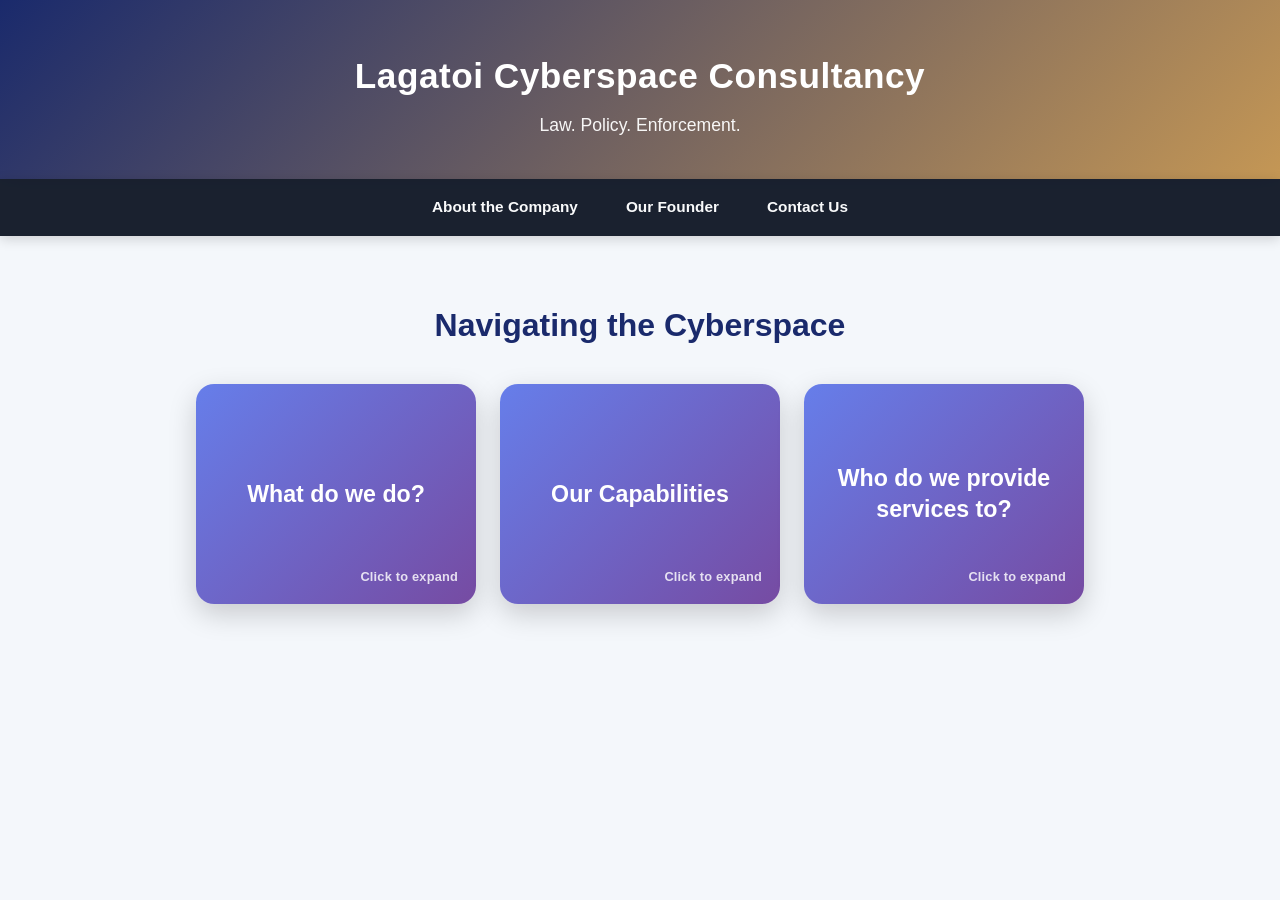
==== index.html @ 19d12688 "Rename landing.html to index.html" ====
<!DOCTYPE html>
  <html lang="en">
  <head>
      <meta charset="UTF-8">
      <link rel="stylesheet" href="newformat.css">
      <meta name="viewport" content="width=device-width, initial-scale=1.0">
      <title>Lagatoi Cyberspace Consultancy</title>
  </head>

  <body>
    <header>
        <div>
            <!--This is where the logo will go -->
        
        <div>
            <h1>Lagatoi Cyberspace Consultancy</h1>
                <p>
                    Law. Policy. Enforcement.
                </p>
        </div>
        </div>
    </header>
    
    <nav aria-labelledby="Quick Links for this Page"> 

        <ul>
            <li>
                <a href="#company">About the Company</a>
            </li>

            <li>
                <a href="#founder">Our Founder</a>
            </li>

            <li>
                <a href="#contact">Contact Us</a>
            </li>
        </ul>
    </nav>

    <section class="hovercards">
        <h2>
            Navigating the Cyberspace
        </h2>

        <div class="card-container">

            <div class="card">
                <div class="card-front">
                    <h3>What do we do?</h3>
                </div>

                <div class="card-back">
                    <p>
                    "We advise governments and institutions 
                    on converting digital policy into enforceable 
                    law and functioning regulatory frameworks."
                    </p>
                </div>
            </div>

            <div class="card card-expand">
                <div class="card-front">
                    <h3>Our Capabilities</h3>
                </div>

                <div class="card-back">
                <h3>Lagatoi Cyberspace doesn't just write 
                            policy, we make it work.
                </h3>
                <ol>
                    <li>
                        <h4>We provide Legal and Regulatory Advisory on:</h4>
                    </li>
                            <ul>
                                <li>
                                    Cybercrime and cybersecurity.
                                </li>
                                <li>
                                    Telecommunications and spectrum regulation.
                                </li>
                                <li>
                                    Digital governance and artificial intelligence.
                                </li>
                                <li>
                                    International law applicable to cyberspace.
                                </li>
                            </ul>

                    <li>
                        <h4>We offer Legislative and Regulatory Drafting: </h4>
                    </li>
                            <ul>
                                <li>
                                    Primary legislation and amendments.
                                </li>
                                <li>
                                    Regulations and subordinate instruments.
                                </li>
                                <li>
                                    Policy frameworks and strategiesnce.
                                </li>
                                <li>
                                    Cabinet and NEC submissions.
                                </li>
                            </ul>

                    <li>
                        <h4>We also carry out Reform and Implementation Projects:</h4>
                    </li>
                        <ul>
                            <li>
                                Gap analysis across policy, law, and enforcement.
                            </li>
                            <li>
                                Structured implementation roadmaps.

                            </li>
                            <li>
                                Institutional design and strengthening.
                            </li>
                        </ul>

                        
                </div>
            </div>

            <div class="card">
                <div class="card-front">
                    <h3>Who do we provide services to?</h3>
                </div>

                <div class="card-back">
                    <ul>
                            <li>
                               Government departments.
                            </li>
                            <li>
                                Regulatory authorities.
                            </li>
                            <li>
                               State-owned enterprises.
                            </li>
                            <li>
                                Development partners.
                            </li>
                            <li>
                                Private sector entities in regulated industries.
                            </li>
                            
                        </ul>
                </div>
            </div>
        </div>
    </section>



        <script>
        document.querySelectorAll('.card').forEach(card => {
            card.addEventListener('click', () => {
                if (card.classList.contains('active')) {
                    card.classList.remove('active');
                } else {
                    document.querySelectorAll('.card').forEach(c => c.classList.remove('active'));
                    card.classList.add('active');
                }
            });
        });
        </script>

    </body>
---- newformat.css ----
/* =========================
   RESET / GLOBAL
========================= */
* {
    margin: 0;
    padding: 0;
    box-sizing: border-box;
}

html {
    scroll-behavior: smooth;
}

body {
    font-family: "Segoe UI", Tahoma, Geneva, Verdana, sans-serif;
    background: #f4f7fb;
    color: #1f2937;
    line-height: 1.6;
}

/* Helps anchored sections sit below sticky nav */
section {
    scroll-margin-top: 110px;
}

/* =========================
   HEADER
========================= */
header {
    background: linear-gradient(-45deg, #1a2a6c, #b21f1f, #fdbb4d, #1a2a6c);
    background-size: 400% 400%;
    animation: gradientShift 12s ease infinite;
    color: white;
    text-align: center;
    padding: 3rem 1.2rem 2.5rem;
    box-shadow: 0 4px 20px rgba(0, 0, 0, 0.18);
}

header h1 {
    font-size: 2.2rem;
    margin-bottom: 0.4rem;
    letter-spacing: 0.5px;
}

header p {
    font-size: 1.1rem;
    opacity: 0.95;
    font-weight: 500;
}

@keyframes gradientShift {
    0% {
        background-position: 0% 50%;
    }
    50% {
        background-position: 100% 50%;
    }
    100% {
        background-position: 0% 50%;
    }
}

/* =========================
   NAVIGATION
========================= */
nav {
    position: sticky;
    top: 0;
    z-index: 1000;
    background: rgba(17, 24, 39, 0.96);
    backdrop-filter: blur(10px);
    box-shadow: 0 3px 12px rgba(0, 0, 0, 0.16);
}

nav ul {
    list-style: none;
    display: flex;
    justify-content: center;
    align-items: center;
    gap: 1rem;
    flex-wrap: wrap;
    padding: 1rem;
}

nav a {
    color: #f9fafb;
    text-decoration: none;
    font-weight: 600;
    font-size: 0.96rem;
    padding: 0.65rem 1rem;
    border-radius: 999px;
    transition: background 0.25s ease, color 0.25s ease, transform 0.25s ease;
}

nav a:hover {
    background: #fdbb4d;
    color: #111827;
    transform: translateY(-2px);
}

/* =========================
   HERO / CARD SECTION
========================= */
.hovercards {
    padding: 4rem 1.2rem;
    max-width: 1250px;
    margin: 0 auto;
}

.hovercards h2 {
    text-align: center;
    font-size: 2rem;
    color: #1a2a6c;
    margin-bottom: 2rem;
}

.card-container {
    display: flex;
    justify-content: center;
    align-items: stretch;
    gap: 1.5rem;
    flex-wrap: wrap;
}

/* =========================
   CARD BASE
========================= */
.card {
    position: relative;
    width: 280px;
    min-height: 220px;
    border-radius: 18px;
    overflow: hidden;
    cursor: pointer;
    background: linear-gradient(135deg, #667eea, #764ba2);
    color: white;
    box-shadow: 0 10px 28px rgba(0, 0, 0, 0.18);
    transition: transform 0.3s ease, box-shadow 0.3s ease, width 0.45s ease, min-height 0.45s ease;
    display: flex;
    flex-direction: column;
    justify-content: center;
}

/* Hover just attracts attention */
.card:hover {
    transform: translateY(-8px) scale(1.03);
    box-shadow: 0 18px 36px rgba(0, 0, 0, 0.28);
}

/* Front face now acts like the default visible panel */
.card-front {
    display: flex;
    align-items: center;
    justify-content: center;
    text-align: center;
    padding: 2rem 1.4rem;
    min-height: 220px;
    position: relative;
}

.card-front h3 {
    font-size: 1.45rem;
    line-height: 1.3;
}

.card-front::after {
    content: "Click to expand";
    position: absolute;
    bottom: 16px;
    right: 18px;
    font-size: 0.8rem;
    font-weight: 600;
    color: rgba(255, 255, 255, 0.82);
    letter-spacing: 0.2px;
}

/* Hidden by default until card becomes active */
.card-back {
    display: none;
    background: #2d3748;
    color: #f9fafb;
    padding: 1.5rem 1.4rem 1.6rem;
    border-top: 1px solid rgba(255, 255, 255, 0.08);
}

.card-back h3,
.card-back h4 {
    color: #fdbb4d;
}

.card-back h3 {
    font-size: 1.2rem;
    margin-bottom: 1rem;
}

.card-back h4 {
    font-size: 1rem;
    margin-bottom: 0.45rem;
}

.card-back p,
.card-back li {
    font-size: 0.96rem;
}

.card-back p {
    margin-bottom: 0.8rem;
}

.card-back ol {
    padding-left: 1.25rem;
}

.card-back ul {
    padding-left: 1.2rem;
    margin-top: 0.4rem;
    margin-bottom: 0.8rem;
}

.card-back li {
    margin-bottom: 0.45rem;
}

/* =========================
   ACTIVE / CLICK-TO-EXPAND STATE
   This is the class your JS should toggle:
   .card.active
========================= */
.card.active {
    width: 590px;
    min-height: 380px;
    transform: none;
    box-shadow: 0 22px 44px rgba(0, 0, 0, 0.3);
}

.card.active .card-front {
    min-height: auto;
    justify-content: flex-start;
    align-items: flex-start;
    text-align: left;
    padding: 1.4rem 1.4rem 1rem;
    background: linear-gradient(135deg, #667eea, #764ba2);
}

.card.active .card-front h3 {
    font-size: 1.35rem;
}

.card.active .card-front::after {
    content: "Click to collapse";
    bottom: 14px;
    right: 16px;
}

.card.active .card-back {
    display: block;
}

/* Two-column layout for expanded capability content */
.card.active .card-back ol {
    display: grid;
    grid-template-columns: 1fr 1fr;
    gap: 1.2rem 1.6rem;
}

/* If you want only the middle card to expand wide, keep this class */
.card-expand.active {
    width: 590px;
}

/* Optional: if other cards should stay narrower when active */
.card:not(.card-expand).active {
    width: 420px;
}

/* =========================
   GENERAL CONTENT SECTIONS
   For future #company, #founder, #contact
========================= */
#company,
#founder,
#contact {
    max-width: 1100px;
    margin: 0 auto 2rem;
    padding: 3rem 1.2rem;
}

#company h2,
#founder h2,
#contact h2 {
    font-size: 1.9rem;
    color: #1a2a6c;
    margin-bottom: 1rem;
    text-align: center;
}

#company p,
#founder p,
#contact p {
    max-width: 800px;
    margin: 0 auto 1rem;
    text-align: center;
    color: #374151;
    font-size: 1rem;
}

/* Optional card style for future info blocks */
.info-block {
    background: white;
    border-radius: 16px;
    padding: 1.5rem;
    box-shadow: 0 8px 24px rgba(0, 0, 0, 0.08);
    margin-top: 1.2rem;
}

/* =========================
   CONTACT LINKS
========================= */
.contact-links {
    display: flex;
    justify-content: center;
    gap: 1rem;
    flex-wrap: wrap;
    margin-top: 1.4rem;
}

.contact-links a {
    text-decoration: none;
    background: #1a2a6c;
    color: white;
    padding: 0.85rem 1.15rem;
    border-radius: 999px;
    font-weight: 600;
    transition: background 0.25s ease, transform 0.25s ease;
}

.contact-links a:hover {
    background: #b21f1f;
    transform: translateY(-2px);
}

/* =========================
   FOOTER
========================= */
footer {
    background: #111827;
    color: #e5e7eb;
    text-align: center;
    padding: 1.4rem 1rem;
    margin-top: 3rem;
    font-size: 0.95rem;
}

/* =========================
   RESPONSIVE
========================= */
@media (max-width: 900px) {
    .card.active,
    .card-expand.active,
    .card:not(.card-expand).active {
        width: 100%;
        max-width: 700px;
    }

    .card.active .card-back ol {
        grid-template-columns: 1fr;
    }
}

@media (max-width: 768px) {
    header {
        padding: 2.4rem 1rem 2rem;
    }

    header h1 {
        font-size: 1.8rem;
    }

    header p {
        font-size: 1rem;
    }

    .hovercards {
        padding: 3rem 1rem;
    }

    .hovercards h2 {
        font-size: 1.7rem;
    }

    .card {
        width: 100%;
        max-width: 420px;
    }

    .card-front {
        min-height: 200px;
        padding: 1.8rem 1.2rem;
    }

    nav ul {
        gap: 0.6rem;
        padding: 0.8rem;
    }

    nav a {
        font-size: 0.92rem;
        padding: 0.58rem 0.9rem;
    }
}

@media (max-width: 480px) {
    header h1 {
        font-size: 1.55rem;
    }

    .hovercards h2,
    #company h2,
    #founder h2,
    #contact h2 {
        font-size: 1.45rem;
    }

    .card-front h3 {
        font-size: 1.25rem;
    }

    .card.active .card-front h3 {
        font-size: 1.15rem;
    }

    .card-back {
        padding: 1.2rem 1rem 1.3rem;
    }
}
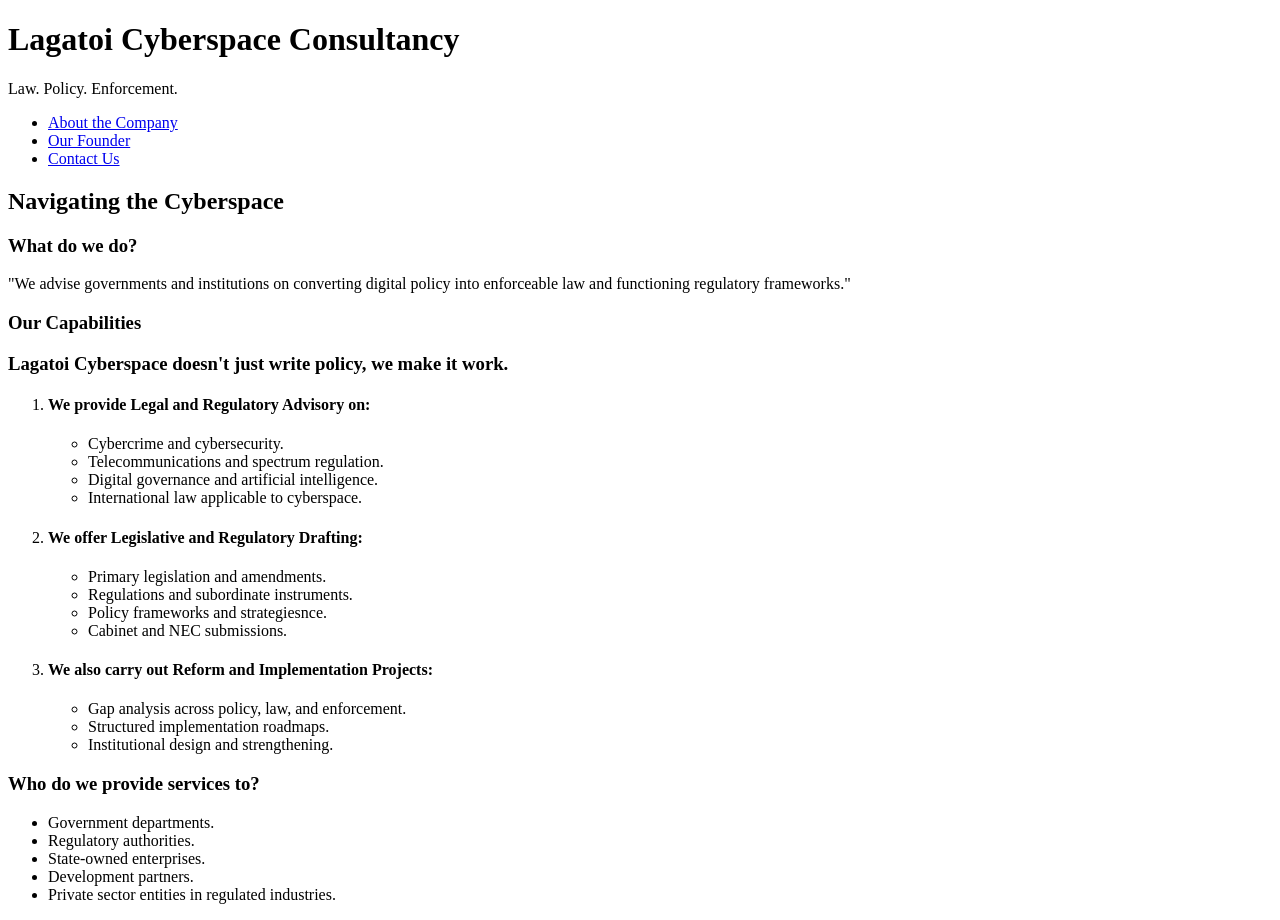
==== commit 90da4dce: "Update index.html" ====
--- a/index.html
+++ b/index.html
@@ -2,7 +2,7 @@
   <html lang="en">
   <head>
       <meta charset="UTF-8">
-      <link rel="stylesheet" href="newformat.css">
+      <link rel="stylesheet" href="style.css">
       <meta name="viewport" content="width=device-width, initial-scale=1.0">
       <title>Lagatoi Cyberspace Consultancy</title>
   </head>
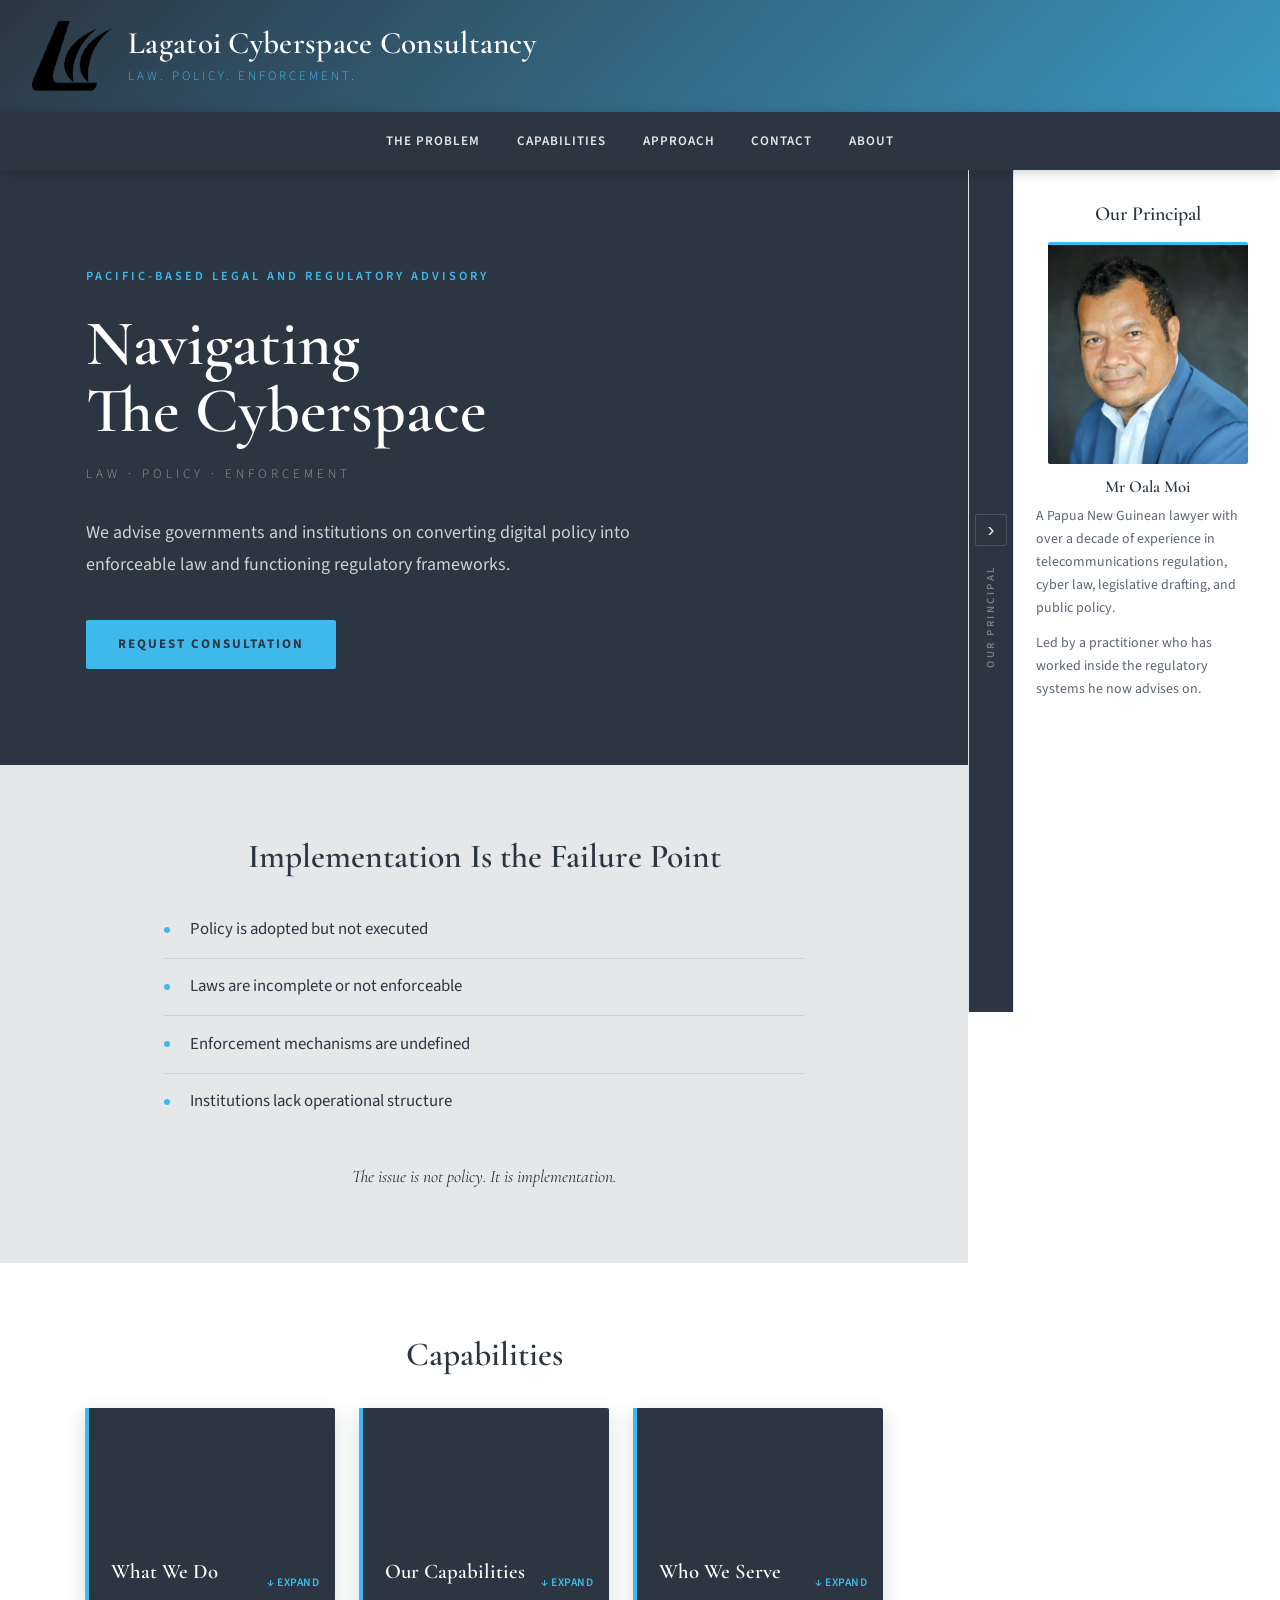
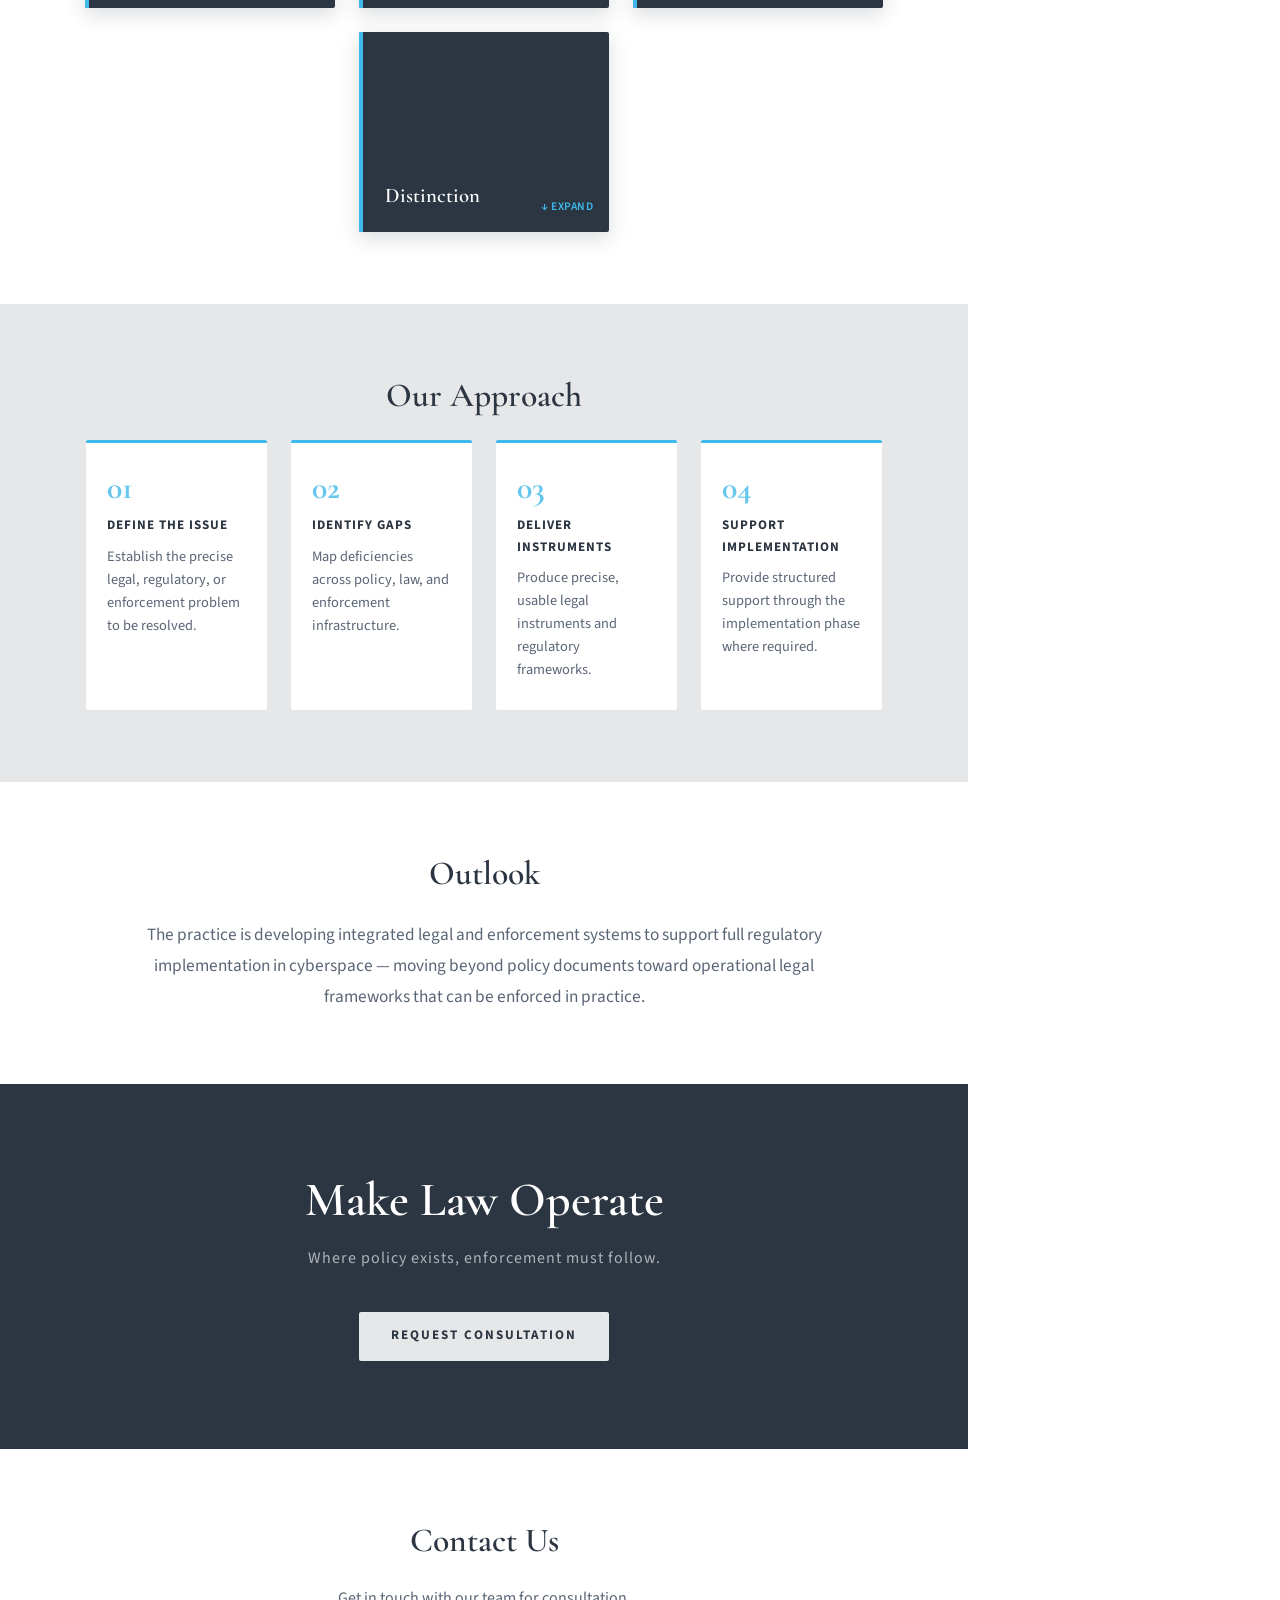
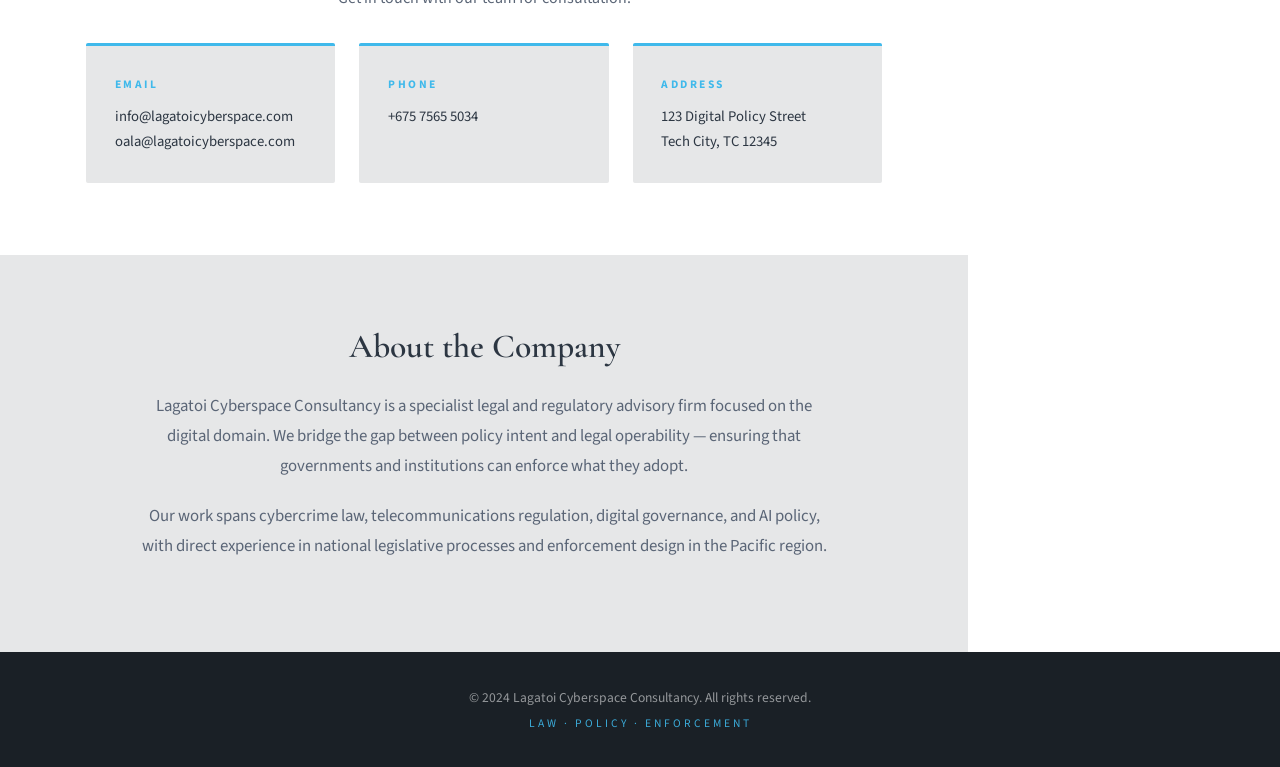
==== commit 2f30c421: "final refining basic layout and structure coded and given to claude to enhance" ====
--- a/index.html
+++ b/index.html
@@ -1,172 +1,367 @@
-  <!DOCTYPE html>
-  <html lang="en">
-  <head>
-      <meta charset="UTF-8">
-      <link rel="stylesheet" href="style.css">
-      <meta name="viewport" content="width=device-width, initial-scale=1.0">
-      <title>Lagatoi Cyberspace Consultancy</title>
-  </head>
-
-  <body>
-    <header>
-        <div>
-            <!--This is where the logo will go -->
-        
-        <div>
+<!DOCTYPE html>
+<html lang="en">
+<head>
+    <meta charset="UTF-8">
+    <meta name="viewport" content="width=device-width, initial-scale=1.0">
+    <title>Lagatoi Cyberspace Consultancy — Law. Policy. Enforcement.</title>
+    <link rel="preconnect" href="https://fonts.googleapis.com">
+    <link rel="preconnect" href="https://fonts.gstatic.com" crossorigin>
+    <link href="https://fonts.googleapis.com/css2?family=Cormorant+Garamond:ital,wght@0,400;0,500;0,600;0,700;1,400&family=Source+Sans+3:wght@300;400;600&display=swap" rel="stylesheet">
+    <link rel="stylesheet" href="style.css">
+</head>
+<body>
+
+<!-- ══ HEADER ══════════════════════════════════════════════════ -->
+<header>
+    <div class="logo">
+        <img src="images/Group 1.png" alt="Lagatoi Cyberspace Consultancy logo">
+        <div class="logo-text">
             <h1>Lagatoi Cyberspace Consultancy</h1>
-                <p>
-                    Law. Policy. Enforcement.
-                </p>
+            <p class="tagline">Law. Policy. Enforcement.</p>
         </div>
-        </div>
-    </header>
-    
-    <nav aria-labelledby="Quick Links for this Page"> 
-
-        <ul>
-            <li>
-                <a href="#company">About the Company</a>
-            </li>
-
-            <li>
-                <a href="#founder">Our Founder</a>
-            </li>
-
-            <li>
-                <a href="#contact">Contact Us</a>
-            </li>
-        </ul>
-    </nav>
-
-    <section class="hovercards">
-        <h2>
-            Navigating the Cyberspace
-        </h2>
-
-        <div class="card-container">
-
-            <div class="card">
-                <div class="card-front">
-                    <h3>What do we do?</h3>
-                </div>
-
-                <div class="card-back">
-                    <p>
-                    "We advise governments and institutions 
-                    on converting digital policy into enforceable 
-                    law and functioning regulatory frameworks."
-                    </p>
-                </div>
-            </div>
-
-            <div class="card card-expand">
-                <div class="card-front">
-                    <h3>Our Capabilities</h3>
-                </div>
-
-                <div class="card-back">
-                <h3>Lagatoi Cyberspace doesn't just write 
-                            policy, we make it work.
-                </h3>
-                <ol>
-                    <li>
-                        <h4>We provide Legal and Regulatory Advisory on:</h4>
-                    </li>
-                            <ul>
-                                <li>
-                                    Cybercrime and cybersecurity.
-                                </li>
-                                <li>
-                                    Telecommunications and spectrum regulation.
-                                </li>
-                                <li>
-                                    Digital governance and artificial intelligence.
-                                </li>
-                                <li>
-                                    International law applicable to cyberspace.
-                                </li>
-                            </ul>
-
-                    <li>
-                        <h4>We offer Legislative and Regulatory Drafting: </h4>
-                    </li>
-                            <ul>
-                                <li>
-                                    Primary legislation and amendments.
-                                </li>
-                                <li>
-                                    Regulations and subordinate instruments.
-                                </li>
-                                <li>
-                                    Policy frameworks and strategiesnce.
-                                </li>
-                                <li>
-                                    Cabinet and NEC submissions.
-                                </li>
-                            </ul>
-
-                    <li>
-                        <h4>We also carry out Reform and Implementation Projects:</h4>
-                    </li>
-                        <ul>
+    </div>
+</header>
+
+<!-- ══ NAVIGATION ══════════════════════════════════════════════ -->
+<nav aria-label="Main navigation">
+    <ul>
+        <li><a href="#problem">The Problem</a></li>
+        <li><a href="#capabilities">Capabilities</a></li>
+        <li><a href="#approach">Approach</a></li>
+        <li><a href="#contact">Contact</a></li>
+        <li><a href="#company">About</a></li>
+    </ul>
+</nav>
+
+<!-- ══ PAGE LAYOUT (main content + collapsible founder panel) ══ -->
+<div class="page-layout">
+
+    <main class="main-content">
+
+        <!-- 1 ─ HERO ─────────────────────────────────────────── -->
+        <section class="hero">
+            <div class="hero-inner">
+                <p class="hero-label">Pacific-Based Legal and Regulatory Advisory</p>
+                <h2 class="hero-headline">Navigating<br>The Cyberspace</h2>
+                <p class="hero-sub">Law &middot; Policy &middot; Enforcement</p>
+                <p class="hero-copy">We advise governments and institutions on converting digital policy into enforceable law and functioning regulatory frameworks.</p>
+                <a href="#contact" class="btn-primary">Request Consultation</a>
+            </div>
+        </section>
+
+        <!-- 2 ─ PROBLEM ──────────────────────────────────────── -->
+        <section id="problem" class="section-alt">
+            <div class="section-inner">
+                <h2>Implementation Is the Failure Point</h2>
+                <ul class="problem-list">
+                    <li>Policy is adopted but not executed</li>
+                    <li>Laws are incomplete or not enforceable</li>
+                    <li>Enforcement mechanisms are undefined</li>
+                    <li>Institutions lack operational structure</li>
+                </ul>
+                <p class="closing-line">The issue is not policy. It is implementation.</p>
+            </div>
+        </section>
+
+        <!-- 3 ─ CAPABILITIES (interactive cards) ────────────── -->
+        <section id="capabilities" class="hovercards">
+
+            <div class="section-inner">
+                <h2>Capabilities</h2>
+            </div>
+
+            <div class="deck">
+                <button class="arrow left" aria-label="Previous card">&lsaquo;</button>
+                <div class="mini-container" role="tablist" aria-label="Card navigation">
+                    <div class="mini-card" data-index="0" role="tab" tabindex="0" aria-label="What we do"></div>
+                    <div class="mini-card" data-index="1" role="tab" tabindex="0" aria-label="Our capabilities"></div>
+                    <div class="mini-card" data-index="2" role="tab" tabindex="0" aria-label="Who we serve"></div>
+                    <div class="mini-card" data-index="3" role="tab" tabindex="0" aria-label="Distinction"></div>
+                </div>
+                <button class="arrow right" aria-label="Next card">&rsaquo;</button>
+            </div>
+
+            <div class="card-container">
+
+                <div class="card" data-index="0" tabindex="0" role="button" aria-expanded="false">
+                    <div class="card-front"><h3>What We Do</h3></div>
+                    <div class="card-back">
+                        <p>We advise governments and institutions on converting digital policy into enforceable law and functioning regulatory frameworks.</p>
+                        <p>Our work spans the full spectrum — from policy analysis and legislative drafting to enforcement framework design and implementation support.</p>
+                    </div>
+                </div>
+
+                <div class="card card-expand" data-index="1" tabindex="0" role="button" aria-expanded="false">
+                    <div class="card-front"><h3>Our Capabilities</h3></div>
+                    <div class="card-back">
+                        <h3>We don't just write policy — we make it work.</h3>
+                        <ol>
                             <li>
-                                Gap analysis across policy, law, and enforcement.
+                                <h4>Legal and Regulatory Advisory</h4>
+                                <ul>
+                                    <li>Cybercrime and cybersecurity</li>
+                                    <li>Telecommunications and spectrum regulation</li>
+                                    <li>Digital governance and artificial intelligence</li>
+                                    <li>International law applicable to cyberspace</li>
+                                </ul>
                             </li>
                             <li>
-                                Structured implementation roadmaps.
-
+                                <h4>Legislative and Regulatory Drafting</h4>
+                                <ul>
+                                    <li>Primary legislation and amendments</li>
+                                    <li>Regulations and subordinate instruments</li>
+                                    <li>Policy frameworks and strategies</li>
+                                    <li>Cabinet and NEC submissions</li>
+                                </ul>
                             </li>
                             <li>
-                                Institutional design and strengthening.
-                            </li>
-                        </ul>
-
-                        
-                </div>
-            </div>
-
-            <div class="card">
-                <div class="card-front">
-                    <h3>Who do we provide services to?</h3>
-                </div>
-
-                <div class="card-back">
-                    <ul>
-                            <li>
-                               Government departments.
+                                <h4>Enforcement Framework Design</h4>
+                                <ul>
+                                    <li>Operational enforcement structures</li>
+                                    <li>Institutional mandates and procedures</li>
+                                    <li>Compliance and monitoring systems</li>
+                                </ul>
                             </li>
                             <li>
-                                Regulatory authorities.
+                                <h4>Reform and Implementation</h4>
+                                <ul>
+                                    <li>Gap analysis across policy, law, and enforcement</li>
+                                    <li>Structured implementation roadmaps</li>
+                                    <li>Institutional design and strengthening</li>
+                                </ul>
                             </li>
-                            <li>
-                               State-owned enterprises.
-                            </li>
-                            <li>
-                                Development partners.
-                            </li>
-                            <li>
-                                Private sector entities in regulated industries.
-                            </li>
-                            
+                        </ol>
+                    </div>
+                </div>
+
+                <div class="card" data-index="2" tabindex="0" role="button" aria-expanded="false">
+                    <div class="card-front"><h3>Who We Serve</h3></div>
+                    <div class="card-back">
+                        <ul>
+                            <li>Government departments</li>
+                            <li>Regulatory authorities</li>
+                            <li>State-owned enterprises</li>
+                            <li>Development partners</li>
+                            <li>Private sector entities in regulated industries</li>
                         </ul>
-                </div>
-            </div>
+                    </div>
+                </div>
+
+                <div class="card" data-index="3" tabindex="0" role="button" aria-expanded="false">
+                    <div class="card-front"><h3>Distinction</h3></div>
+                    <div class="card-back">
+                        <h3>Grounded in Practice</h3>
+                        <ul>
+                            <li>Senior legal experience within national ICT regulation</li>
+                            <li>Direct involvement in cyber law and policy development</li>
+                            <li>Exposure to international cybercrime frameworks</li>
+                            <li>Practical understanding of enforcement environments</li>
+                        </ul>
+                        <p class="card-closing-line">Our work is designed for implementation.</p>
+                    </div>
+                </div>
+
+            </div>
+        </section>
+
+        <!-- 4 ─ APPROACH ─────────────────────────────────────── -->
+        <section id="approach" class="section-alt">
+            <div class="section-inner">
+                <h2>Our Approach</h2>
+                <div class="approach-grid">
+                    <div class="approach-step">
+                        <span class="step-num">01</span>
+                        <h4>Define the Issue</h4>
+                        <p>Establish the precise legal, regulatory, or enforcement problem to be resolved.</p>
+                    </div>
+                    <div class="approach-step">
+                        <span class="step-num">02</span>
+                        <h4>Identify Gaps</h4>
+                        <p>Map deficiencies across policy, law, and enforcement infrastructure.</p>
+                    </div>
+                    <div class="approach-step">
+                        <span class="step-num">03</span>
+                        <h4>Deliver Instruments</h4>
+                        <p>Produce precise, usable legal instruments and regulatory frameworks.</p>
+                    </div>
+                    <div class="approach-step">
+                        <span class="step-num">04</span>
+                        <h4>Support Implementation</h4>
+                        <p>Provide structured support through the implementation phase where required.</p>
+                    </div>
+                </div>
+            </div>
+        </section>
+
+        <!-- 5 ─ OUTLOOK ──────────────────────────────────────── -->
+        <section id="outlook">
+            <div class="section-inner">
+                <h2>Outlook</h2>
+                <p class="outlook-copy">The practice is developing integrated legal and enforcement systems to support full regulatory implementation in cyberspace — moving beyond policy documents toward operational legal frameworks that can be enforced in practice.</p>
+            </div>
+        </section>
+
+        <!-- 6 ─ CLOSING CTA ──────────────────────────────────── -->
+        <section class="cta-closing">
+            <div class="cta-inner">
+                <h2>Make Law Operate</h2>
+                <p>Where policy exists, enforcement must follow.</p>
+                <a href="#contact" class="btn-primary btn-light">Request Consultation</a>
+            </div>
+        </section>
+
+        <!-- 7 ─ CONTACT ──────────────────────────────────────── -->
+        <section id="contact">
+            <div class="section-inner">
+                <h2>Contact Us</h2>
+                <p class="section-lead">Get in touch with our team for consultation.</p>
+                <div class="contact-info">
+                    <div class="contact-item">
+                        <h4>Email</h4>
+                        <p><a href="mailto:info@lagatoicyberspace.com">info@lagatoicyberspace.com</a></p>
+                        <p><a href="mailto:oala@lagatoicyberspace.com">oala@lagatoicyberspace.com</a></p>
+                    </div>
+                    <div class="contact-item">
+                        <h4>Phone</h4>
+                        <p><a href="tel:+67575655034">+675 7565 5034</a></p>
+                    </div>
+                    <div class="contact-item">
+                        <h4>Address</h4>
+                        <p>123 Digital Policy Street<br>Tech City, TC 12345</p>
+                    </div>
+                </div>
+            </div>
+        </section>
+
+        <!-- 8 ─ ABOUT ────────────────────────────────────────── -->
+        <section id="company" class="section-alt">
+            <div class="section-inner">
+                <h2>About the Company</h2>
+                <p>Lagatoi Cyberspace Consultancy is a specialist legal and regulatory advisory firm focused on the digital domain. We bridge the gap between policy intent and legal operability — ensuring that governments and institutions can enforce what they adopt.</p>
+                <p>Our work spans cybercrime law, telecommunications regulation, digital governance, and AI policy, with direct experience in national legislative processes and enforcement design in the Pacific region.</p>
+            </div>
+        </section>
+
+    </main>
+
+    <!-- ══ FOUNDER PANEL (sticky, layout-integrated, collapsible) ═ -->
+    <aside class="founder-panel open" id="founder-panel">
+
+        <!-- Always-visible tab strip -->
+        <div class="panel-tab">
+            <button class="panel-toggle" id="panel-toggle" aria-expanded="true" aria-label="Toggle founder panel">
+                <span id="toggle-icon">›</span>
+            </button>
+            <span class="panel-label">Our Principal</span>
         </div>
-    </section>
-
-
-
-        <script>
-        document.querySelectorAll('.card').forEach(card => {
-            card.addEventListener('click', () => {
-                if (card.classList.contains('active')) {
-                    card.classList.remove('active');
-                } else {
-                    document.querySelectorAll('.card').forEach(c => c.classList.remove('active'));
-                    card.classList.add('active');
-                }
-            });
-        });
-        </script>
-
-    </body>
+
+        <!-- Collapsible content -->
+        <div class="panel-content" id="panel-content">
+            <h2>Our Principal</h2>
+            <img src="images/founder.jpeg" alt="Mr Oala Moi, Principal of Lagatoi Cyberspace Consultancy" class="founder-img">
+            <h3>Mr Oala Moi</h3>
+            <p>A Papua New Guinean lawyer with over a decade of experience in telecommunications regulation, cyber law, legislative drafting, and public policy.</p>
+            <p>Led by a practitioner who has worked inside the regulatory systems he now advises on.</p>
+        </div>
+
+    </aside>
+
+</div><!-- /.page-layout -->
+
+<!-- ══ FOOTER ══════════════════════════════════════════════════ -->
+<footer>
+    <div class="footer-inner">
+        <p>&copy; 2024 Lagatoi Cyberspace Consultancy. All rights reserved.</p>
+        <p class="footer-tag">Law &middot; Policy &middot; Enforcement</p>
+    </div>
+</footer>
+
+<script>
+// ── Interactive Cards ──────────────────────────────────────────
+const hovercards = document.querySelector('.hovercards');
+const cards      = document.querySelectorAll('.card');
+const minis      = document.querySelectorAll('.mini-card');
+const leftArrow  = document.querySelector('.arrow.left');
+const rightArrow = document.querySelector('.arrow.right');
+
+function setActiveCard(index) {
+    cards.forEach(c => {
+        c.classList.remove('active');
+        c.setAttribute('aria-expanded', 'false');
+    });
+    minis.forEach(m => m.classList.remove('active'));
+
+    if (index !== null) {
+        cards[index].classList.add('active');
+        cards[index].setAttribute('aria-expanded', 'true');
+        minis[index].classList.add('active');
+        hovercards.classList.add('expanded');
+    } else {
+        hovercards.classList.remove('expanded');
+    }
+}
+
+cards.forEach(card => {
+    card.addEventListener('click', () => {
+        const i = parseInt(card.dataset.index);
+        setActiveCard(card.classList.contains('active') ? null : i);
+    });
+    card.addEventListener('keydown', e => {
+        if (e.key === 'Enter' || e.key === ' ') {
+            e.preventDefault();
+            const i = parseInt(card.dataset.index);
+            setActiveCard(card.classList.contains('active') ? null : i);
+        }
+    });
+});
+
+minis.forEach(mini => {
+    mini.addEventListener('click', () => setActiveCard(parseInt(mini.dataset.index)));
+    mini.addEventListener('keydown', e => {
+        if (e.key === 'Enter' || e.key === ' ') {
+            e.preventDefault();
+            setActiveCard(parseInt(mini.dataset.index));
+        }
+    });
+});
+
+leftArrow.addEventListener('click', () => {
+    const active = document.querySelector('.card.active');
+    if (active) {
+        const i = parseInt(active.dataset.index);
+        setActiveCard(i > 0 ? i - 1 : cards.length - 1);
+    }
+});
+
+rightArrow.addEventListener('click', () => {
+    const active = document.querySelector('.card.active');
+    if (active) {
+        const i = parseInt(active.dataset.index);
+        setActiveCard(i < cards.length - 1 ? i + 1 : 0);
+    }
+});
+
+// ── Founder Panel Toggle ───────────────────────────────────────
+const founderPanel = document.getElementById('founder-panel');
+const panelToggle  = document.getElementById('panel-toggle');
+const toggleIcon   = document.getElementById('toggle-icon');
+
+panelToggle.addEventListener('click', () => {
+    const isOpen = founderPanel.classList.contains('open');
+
+    if (isOpen) {
+        founderPanel.classList.remove('open');
+        founderPanel.classList.add('collapsed');
+        panelToggle.setAttribute('aria-expanded', 'false');
+        toggleIcon.textContent = '‹';
+    } else {
+        founderPanel.classList.add('open');
+        founderPanel.classList.remove('collapsed');
+        panelToggle.setAttribute('aria-expanded', 'true');
+        toggleIcon.textContent = '›';
+    }
+});
+</script>
+
+</body>
+</html>
--- a/style.css
+++ b/style.css
@@ -0,0 +1,979 @@
+/* ============================================================
+   LAGATOI CYBERSPACE CONSULTANCY — style.css
+   Palette: #2c3642 (dark) | #3fb9eb (accent) | #e6e7e8 (light)
+   Headings: Cormorant Garamond | Body: Source Sans 3
+============================================================ */
+
+/* =========================
+   VARIABLES & RESET
+========================= */
+:root {
+    --dark:   #2c3642;
+    --accent: #3fb9eb;
+    --light:  #e6e7e8;
+    --white:  #ffffff;
+    --muted:  #5a6576;
+    --nav-h:  58px;
+    --panel-tab-w: 44px;
+    --panel-content-w: 268px;
+}
+
+*, *::before, *::after {
+    margin: 0;
+    padding: 0;
+    box-sizing: border-box;
+}
+
+html {
+    scroll-behavior: smooth;
+}
+
+body {
+    font-family: 'Source Sans 3', 'Segoe UI', Tahoma, sans-serif;
+    background: var(--white);
+    color: var(--dark);
+    line-height: 1.65;
+    font-size: 1rem;
+}
+
+h1, h2, h3 {
+    font-family: 'Cormorant Garamond', Georgia, 'Times New Roman', serif;
+    line-height: 1.2;
+    font-weight: 600;
+}
+
+a {
+    color: var(--accent);
+    text-decoration: none;
+    transition: color 0.2s ease;
+}
+
+a:hover {
+    color: var(--dark);
+}
+
+img {
+    max-width: 100%;
+    height: auto;
+    display: block;
+}
+
+/* Anchor offset for sticky nav */
+section {
+    scroll-margin-top: calc(var(--nav-h) + 16px);
+}
+
+/* =========================
+   LOGO
+========================= */
+.logo {
+    display: flex;
+    align-items: center;
+    gap: 1rem;
+}
+
+.logo img {
+    height: 70px;
+    width: auto;
+}
+
+/* =========================
+   HEADER
+========================= */
+header {
+    background: linear-gradient(-45deg, #2c3642, #1e2a36, #3fb9eb, #2c3642);
+    background-size: 400% 400%;
+    animation: gradientShift 14s ease infinite;
+    color: var(--white);
+    padding: 1.3rem 2rem;
+    display: flex;
+    align-items: center;
+    justify-content: space-between;
+    box-shadow: 0 3px 16px rgba(0, 0, 0, 0.22);
+}
+
+header h1 {
+    font-size: 1.95rem;
+    font-weight: 600;
+    letter-spacing: 0.3px;
+    color: var(--white);
+}
+
+.tagline {
+    font-size: 0.8rem;
+    letter-spacing: 3px;
+    text-transform: uppercase;
+    color: var(--accent);
+    margin-top: 0.2rem;
+    font-family: 'Source Sans 3', sans-serif;
+    font-weight: 300;
+}
+
+@keyframes gradientShift {
+    0%   { background-position: 0% 50%; }
+    50%  { background-position: 100% 50%; }
+    100% { background-position: 0% 50%; }
+}
+
+/* =========================
+   NAVIGATION
+========================= */
+nav {
+    position: sticky;
+    top: 0;
+    z-index: 900;
+    height: var(--nav-h);
+    background: var(--dark);
+    box-shadow: 0 2px 12px rgba(0, 0, 0, 0.2);
+}
+
+nav ul {
+    list-style: none;
+    display: flex;
+    justify-content: center;
+    align-items: center;
+    gap: 0.3rem;
+    height: 100%;
+    padding: 0 1.5rem;
+    flex-wrap: wrap;
+}
+
+nav a {
+    color: var(--light);
+    text-decoration: none;
+    font-weight: 600;
+    font-size: 0.82rem;
+    letter-spacing: 1px;
+    text-transform: uppercase;
+    padding: 0.5rem 1rem;
+    border-radius: 2px;
+    transition: background 0.2s ease, color 0.2s ease;
+}
+
+nav a:hover {
+    background: var(--accent);
+    color: var(--dark);
+}
+
+/* =========================
+   PAGE LAYOUT
+   flex row: main-content | founder-panel
+========================= */
+.page-layout {
+    display: flex;
+    align-items: flex-start;
+}
+
+.main-content {
+    flex: 1;
+    min-width: 0; /* prevent flex blowout */
+}
+
+/* =========================
+   FOUNDER PANEL
+   Layout-integrated, sticky, collapsible.
+   Internal structure: [panel-tab][panel-content]
+========================= */
+.founder-panel {
+    flex-shrink: 0;
+    width: calc(var(--panel-tab-w) + var(--panel-content-w));
+    display: flex;
+    flex-direction: row;
+    position: sticky;
+    top: var(--nav-h);
+    height: calc(100vh - var(--nav-h));
+    overflow: hidden;
+    transition: width 0.35s ease;
+    border-left: 1px solid var(--light);
+    scroll-margin-top: var(--nav-h);
+}
+
+.founder-panel.collapsed {
+    width: var(--panel-tab-w);
+}
+
+/* Always-visible dark tab strip */
+.panel-tab {
+    width: var(--panel-tab-w);
+    flex-shrink: 0;
+    background: var(--dark);
+    display: flex;
+    flex-direction: column;
+    align-items: center;
+    justify-content: center;
+    gap: 1.2rem;
+}
+
+.panel-toggle {
+    background: none;
+    border: 1px solid rgba(255, 255, 255, 0.15);
+    color: var(--light);
+    font-size: 1.3rem;
+    width: 32px;
+    height: 32px;
+    border-radius: 2px;
+    cursor: pointer;
+    display: flex;
+    align-items: center;
+    justify-content: center;
+    transition: background 0.2s ease, border-color 0.2s ease, color 0.2s ease;
+    line-height: 1;
+}
+
+.panel-toggle:hover {
+    background: var(--accent);
+    border-color: var(--accent);
+    color: var(--dark);
+}
+
+.panel-label {
+    writing-mode: vertical-rl;
+    transform: rotate(180deg);
+    font-size: 0.68rem;
+    letter-spacing: 2.5px;
+    text-transform: uppercase;
+    color: var(--light);
+    opacity: 0.4;
+    font-family: 'Source Sans 3', sans-serif;
+    font-weight: 600;
+    user-select: none;
+}
+
+/* Expandable content area */
+.panel-content {
+    width: var(--panel-content-w);
+    flex-shrink: 0;
+    overflow-y: auto;
+    padding: 2rem 1.4rem;
+    background: var(--white);
+    border-left: 1px solid var(--light);
+    transition: opacity 0.25s ease, visibility 0.25s ease;
+}
+
+.founder-panel.collapsed .panel-content {
+    opacity: 0;
+    visibility: hidden;
+}
+
+.panel-content h2 {
+    font-size: 1.25rem;
+    color: var(--dark);
+    margin-bottom: 1rem;
+    text-align: center;
+}
+
+.panel-content h3 {
+    font-size: 1.05rem;
+    color: var(--dark);
+    margin: 0.8rem 0 0.5rem;
+    text-align: center;
+}
+
+.panel-content p {
+    font-size: 0.87rem;
+    color: var(--muted);
+    line-height: 1.65;
+    margin-bottom: 0.75rem;
+    text-align: left;
+}
+
+.founder-img {
+    width: 100%;
+    max-width: 200px;
+    height: auto;
+    border-radius: 2px;
+    margin: 0.5rem auto 0.8rem;
+    display: block;
+    border-top: 3px solid var(--accent);
+}
+
+/* =========================
+   SECTION UTILITIES
+========================= */
+section {
+    padding: 4.5rem 0;
+}
+
+.section-inner {
+    max-width: 860px;
+    margin: 0 auto;
+    padding: 0 2rem;
+}
+
+section h2 {
+    font-size: 2.1rem;
+    color: var(--dark);
+    margin-bottom: 1.5rem;
+    text-align: center;
+}
+
+.section-alt {
+    background: var(--light);
+}
+
+.section-lead {
+    text-align: center;
+    color: var(--muted);
+    margin-bottom: 2rem;
+    font-size: 1rem;
+}
+
+.closing-line {
+    margin-top: 2rem;
+    font-size: 1.1rem;
+    font-style: italic;
+    font-family: 'Cormorant Garamond', Georgia, serif;
+    color: var(--dark);
+    text-align: center;
+}
+
+/* =========================
+   HERO
+========================= */
+.hero {
+    background: var(--dark);
+    padding: 6rem 0;
+}
+
+.hero-inner {
+    max-width: 860px;
+    margin: 0 auto;
+    padding: 0 2rem;
+}
+
+.hero-label {
+    font-size: 0.78rem;
+    letter-spacing: 3px;
+    text-transform: uppercase;
+    color: var(--accent);
+    margin-bottom: 1.5rem;
+    font-weight: 600;
+    display: block;
+}
+
+.hero-headline {
+    font-size: 4rem;
+    color: var(--white);
+    line-height: 1.05;
+    margin-bottom: 1.2rem;
+    text-align: left; /* override section h2 center */
+}
+
+.hero-sub {
+    font-size: 0.82rem;
+    letter-spacing: 4px;
+    text-transform: uppercase;
+    color: var(--light);
+    opacity: 0.55;
+    margin-bottom: 2rem;
+    font-family: 'Source Sans 3', sans-serif;
+    font-weight: 300;
+}
+
+.hero-copy {
+    font-size: 1.12rem;
+    color: var(--light);
+    opacity: 0.88;
+    max-width: 580px;
+    line-height: 1.75;
+    margin-bottom: 2.5rem;
+}
+
+/* =========================
+   BUTTONS
+========================= */
+.btn-primary {
+    display: inline-block;
+    background: var(--accent);
+    color: var(--dark);
+    padding: 0.85rem 2rem;
+    border-radius: 2px;
+    font-weight: 700;
+    font-size: 0.82rem;
+    letter-spacing: 2px;
+    text-transform: uppercase;
+    text-decoration: none;
+    transition: background 0.2s ease, transform 0.2s ease;
+    font-family: 'Source Sans 3', sans-serif;
+}
+
+.btn-primary:hover {
+    background: var(--white);
+    color: var(--dark);
+    transform: translateY(-2px);
+    text-decoration: none;
+}
+
+.btn-light {
+    background: var(--light);
+    color: var(--dark);
+}
+
+.btn-light:hover {
+    background: var(--accent);
+    color: var(--dark);
+}
+
+/* =========================
+   PROBLEM SECTION
+========================= */
+.problem-list {
+    list-style: none;
+    max-width: 640px;
+    margin: 0 auto 2rem;
+}
+
+.problem-list li {
+    padding: 0.9rem 0 0.9rem 1.6rem;
+    border-bottom: 1px solid rgba(44, 54, 66, 0.12);
+    position: relative;
+    font-size: 1.05rem;
+    color: var(--dark);
+}
+
+.problem-list li:last-child {
+    border-bottom: none;
+}
+
+.problem-list li::before {
+    content: '';
+    position: absolute;
+    left: 0;
+    top: 50%;
+    transform: translateY(-50%);
+    width: 6px;
+    height: 6px;
+    background: var(--accent);
+    border-radius: 50%;
+}
+
+/* =========================
+   INTERACTIVE CARDS
+========================= */
+.hovercards {
+    padding: 4.5rem 0;
+    background: var(--white);
+}
+
+.hovercards > .section-inner {
+    margin-bottom: 2rem;
+}
+
+/* Navigation dots (shown when a card is expanded) */
+.deck {
+    display: none;
+    justify-content: center;
+    align-items: center;
+    gap: 1rem;
+    margin-bottom: 2rem;
+    padding: 0 2rem;
+}
+
+.arrow {
+    background: none;
+    border: 2px solid var(--dark);
+    color: var(--dark);
+    font-size: 1.5rem;
+    cursor: pointer;
+    width: 38px;
+    height: 38px;
+    border-radius: 2px;
+    display: flex;
+    align-items: center;
+    justify-content: center;
+    transition: background 0.2s ease, border-color 0.2s ease, color 0.2s ease;
+    line-height: 1;
+}
+
+.arrow:hover {
+    background: var(--accent);
+    border-color: var(--accent);
+    color: var(--dark);
+}
+
+.mini-container {
+    display: flex;
+    gap: 0.5rem;
+}
+
+.mini-card {
+    width: 26px;
+    height: 26px;
+    background: var(--light);
+    border: 2px solid transparent;
+    border-radius: 2px;
+    cursor: pointer;
+    transition: background 0.2s ease, transform 0.2s ease, border-color 0.2s ease;
+}
+
+.mini-card:hover {
+    transform: scale(1.1);
+    background: var(--accent);
+}
+
+.mini-card.active {
+    background: var(--accent);
+    border-color: var(--dark);
+}
+
+/* Card grid */
+.card-container {
+    display: flex;
+    justify-content: center;
+    align-items: stretch;
+    gap: 1.5rem;
+    flex-wrap: wrap;
+    padding: 0 2rem;
+}
+
+/* ── Card Base ── */
+.card {
+    position: relative;
+    width: 250px;
+    min-height: 200px;
+    border-radius: 2px;
+    overflow: hidden;
+    cursor: pointer;
+    background: var(--dark);
+    color: var(--white);
+    box-shadow: 0 6px 20px rgba(44, 54, 66, 0.18);
+    transition: transform 0.25s ease, box-shadow 0.25s ease,
+                width 0.4s ease, min-height 0.4s ease;
+    display: flex;
+    flex-direction: column;
+    justify-content: flex-start;
+}
+
+.card:hover:not(.active) {
+    transform: translateY(-5px);
+    box-shadow: 0 14px 30px rgba(44, 54, 66, 0.25);
+}
+
+.card-front {
+    display: flex;
+    flex-direction: column;
+    align-items: flex-start;
+    justify-content: flex-end;
+    text-align: left;
+    padding: 1.4rem;
+    min-height: 200px;
+    position: relative;
+    border-left: 4px solid var(--accent);
+}
+
+.card-front h3 {
+    font-size: 1.3rem;
+    font-weight: 600;
+    color: var(--white);
+    line-height: 1.25;
+}
+
+.card-front::after {
+    content: "↓ Expand";
+    position: absolute;
+    bottom: 1rem;
+    right: 1rem;
+    font-size: 0.72rem;
+    font-weight: 600;
+    color: var(--accent);
+    letter-spacing: 0.5px;
+    font-family: 'Source Sans 3', sans-serif;
+    text-transform: uppercase;
+}
+
+/* Back panel: hidden by default */
+.card-back {
+    display: none;
+    background: #1e2730;
+    color: var(--light);
+    padding: 1.4rem 1.4rem 1.6rem;
+    border-left: 4px solid var(--accent);
+    border-top: 1px solid rgba(63, 185, 235, 0.15);
+}
+
+.card-back h3 {
+    color: var(--accent);
+    font-size: 1.1rem;
+    margin-bottom: 1rem;
+    line-height: 1.3;
+}
+
+.card-back h4 {
+    color: var(--accent);
+    font-size: 0.8rem;
+    margin-bottom: 0.35rem;
+    margin-top: 0.5rem;
+    font-family: 'Source Sans 3', sans-serif;
+    font-weight: 700;
+    text-transform: uppercase;
+    letter-spacing: 0.8px;
+}
+
+.card-back p,
+.card-back li {
+    font-size: 0.92rem;
+    color: var(--light);
+    line-height: 1.55;
+}
+
+.card-back p {
+    margin-bottom: 0.7rem;
+}
+
+/* Capability list (numbered sections) */
+.card-back > ol {
+    list-style: none;
+    padding-left: 0;
+}
+
+.card-back > ol > li {
+    margin-bottom: 0.6rem;
+}
+
+.card-back ul {
+    padding-left: 1.1rem;
+    margin-top: 0.3rem;
+    margin-bottom: 0.8rem;
+    list-style: disc;
+}
+
+.card-back ul li {
+    margin-bottom: 0.3rem;
+}
+
+.card-closing-line {
+    color: var(--accent) !important;
+    font-style: italic;
+    font-family: 'Cormorant Garamond', Georgia, serif;
+    margin-top: 1rem;
+}
+
+/* ── Active (expanded) card ── */
+.card.active {
+    width: 560px;
+    min-height: 360px;
+    transform: none !important;
+    box-shadow: 0 20px 44px rgba(44, 54, 66, 0.28);
+}
+
+.card.active .card-front {
+    min-height: auto;
+    justify-content: flex-start;
+    padding: 1.2rem 1.4rem 0.8rem;
+}
+
+.card.active .card-front::after {
+    content: "↑ Collapse";
+}
+
+.card.active .card-back {
+    display: block;
+}
+
+/* Wide card (capabilities) gets two-column list */
+.card-expand.active {
+    width: 620px;
+}
+
+.card-expand.active .card-back > ol {
+    display: grid;
+    grid-template-columns: 1fr 1fr;
+    gap: 0.8rem 1.6rem;
+}
+
+/* Narrower active cards */
+.card:not(.card-expand).active {
+    width: 400px;
+}
+
+/* ── Expanded hovercards layout ── */
+.hovercards.expanded .deck {
+    display: flex;
+}
+
+.hovercards.expanded .card:not(.active) {
+    display: none;
+}
+
+.hovercards.expanded .card.active {
+    width: 100%;
+    max-width: none;
+    min-height: 460px;
+}
+
+.hovercards.expanded .card.active.card-expand .card-back > ol {
+    grid-template-columns: 1fr 1fr;
+}
+
+/* =========================
+   APPROACH SECTION
+========================= */
+.approach-grid {
+    display: grid;
+    grid-template-columns: repeat(4, 1fr);
+    gap: 1.5rem;
+    margin-top: 1rem;
+}
+
+.approach-step {
+    background: var(--white);
+    padding: 1.8rem 1.3rem;
+    border-top: 3px solid var(--accent);
+    border-radius: 2px;
+}
+
+.step-num {
+    display: block;
+    font-size: 2rem;
+    font-family: 'Cormorant Garamond', Georgia, serif;
+    color: var(--accent);
+    font-weight: 700;
+    line-height: 1;
+    margin-bottom: 0.7rem;
+    opacity: 0.8;
+}
+
+.approach-step h4 {
+    font-size: 0.82rem;
+    font-weight: 700;
+    color: var(--dark);
+    margin-bottom: 0.5rem;
+    font-family: 'Source Sans 3', sans-serif;
+    text-transform: uppercase;
+    letter-spacing: 1px;
+}
+
+.approach-step p {
+    font-size: 0.9rem;
+    color: var(--muted);
+    line-height: 1.6;
+}
+
+/* =========================
+   OUTLOOK
+========================= */
+.outlook-copy {
+    font-size: 1.08rem;
+    color: var(--muted);
+    line-height: 1.8;
+    text-align: center;
+    max-width: 680px;
+    margin: 0 auto;
+}
+
+/* =========================
+   CLOSING CTA
+========================= */
+.cta-closing {
+    background: var(--dark);
+    padding: 5.5rem 0;
+    text-align: center;
+}
+
+.cta-inner {
+    max-width: 680px;
+    margin: 0 auto;
+    padding: 0 2rem;
+}
+
+.cta-closing h2 {
+    font-size: 3rem;
+    color: var(--white);
+    margin-bottom: 1rem;
+    text-align: center;
+}
+
+.cta-closing p {
+    font-size: 1rem;
+    color: var(--light);
+    opacity: 0.7;
+    margin-bottom: 2.5rem;
+    letter-spacing: 1px;
+}
+
+/* =========================
+   CONTACT
+========================= */
+.contact-info {
+    display: grid;
+    grid-template-columns: repeat(auto-fit, minmax(210px, 1fr));
+    gap: 1.5rem;
+    margin-top: 2rem;
+}
+
+.contact-item {
+    background: var(--light);
+    padding: 1.8rem;
+    border-radius: 2px;
+    border-top: 3px solid var(--accent);
+    transition: transform 0.2s ease, box-shadow 0.2s ease;
+}
+
+.contact-item:hover {
+    transform: translateY(-3px);
+    box-shadow: 0 8px 20px rgba(44, 54, 66, 0.1);
+}
+
+.contact-item h4 {
+    font-size: 0.72rem;
+    text-transform: uppercase;
+    letter-spacing: 2.5px;
+    color: var(--accent);
+    margin-bottom: 0.6rem;
+    font-family: 'Source Sans 3', sans-serif;
+    font-weight: 700;
+}
+
+.contact-item p {
+    font-size: 0.92rem;
+    color: var(--dark);
+    line-height: 1.7;
+}
+
+.contact-item a {
+    color: var(--dark);
+}
+
+.contact-item a:hover {
+    color: var(--accent);
+}
+
+/* =========================
+   ABOUT
+========================= */
+#company p {
+    font-size: 1.05rem;
+    color: var(--muted);
+    line-height: 1.8;
+    text-align: center;
+    max-width: 700px;
+    margin: 0 auto 1.2rem;
+}
+
+/* =========================
+   FOOTER
+========================= */
+footer {
+    background: #1a2026;
+    color: var(--light);
+    padding: 2rem;
+    text-align: center;
+}
+
+.footer-inner {
+    max-width: 900px;
+    margin: 0 auto;
+}
+
+footer p {
+    font-size: 0.85rem;
+    opacity: 0.6;
+    line-height: 2;
+}
+
+.footer-tag {
+    font-size: 0.72rem !important;
+    letter-spacing: 3px;
+    text-transform: uppercase;
+    color: var(--accent) !important;
+    opacity: 0.9 !important;
+}
+
+/* =========================
+   RESPONSIVE
+========================= */
+@media (max-width: 1100px) {
+    .approach-grid {
+        grid-template-columns: repeat(2, 1fr);
+    }
+
+    .card.active,
+    .card-expand.active,
+    .card:not(.card-expand).active {
+        width: 100%;
+        max-width: 680px;
+    }
+}
+
+@media (max-width: 900px) {
+    .card.active .card-back > ol,
+    .card-expand.active .card-back > ol {
+        grid-template-columns: 1fr;
+    }
+}
+
+@media (max-width: 768px) {
+    header {
+        padding: 1.1rem 1rem;
+    }
+
+    header h1 {
+        font-size: 1.4rem;
+    }
+
+    .logo img {
+        height: 54px;
+    }
+
+    .hero {
+        padding: 4rem 0;
+    }
+
+    .hero-headline {
+        font-size: 2.6rem;
+    }
+
+    nav ul {
+        gap: 0.2rem;
+        padding: 0 1rem;
+    }
+
+    nav a {
+        font-size: 0.76rem;
+        padding: 0.42rem 0.7rem;
+    }
+
+    /* Hide founder panel on mobile */
+    .founder-panel {
+        display: none;
+    }
+
+    .hovercards {
+        padding: 3rem 0;
+    }
+
+    .card {
+        width: 100%;
+        max-width: 420px;
+    }
+
+    .cta-closing h2 {
+        font-size: 2.2rem;
+    }
+
+    section {
+        padding: 3.5rem 0;
+    }
+}
+
+@media (max-width: 520px) {
+    header h1 {
+        font-size: 1.2rem;
+    }
+
+    .hero-headline {
+        font-size: 2.1rem;
+    }
+
+    .approach-grid {
+        grid-template-columns: 1fr;
+    }
+
+    section h2 {
+        font-size: 1.75rem;
+    }
+
+    .cta-closing h2 {
+        font-size: 1.9rem;
+    }
+}
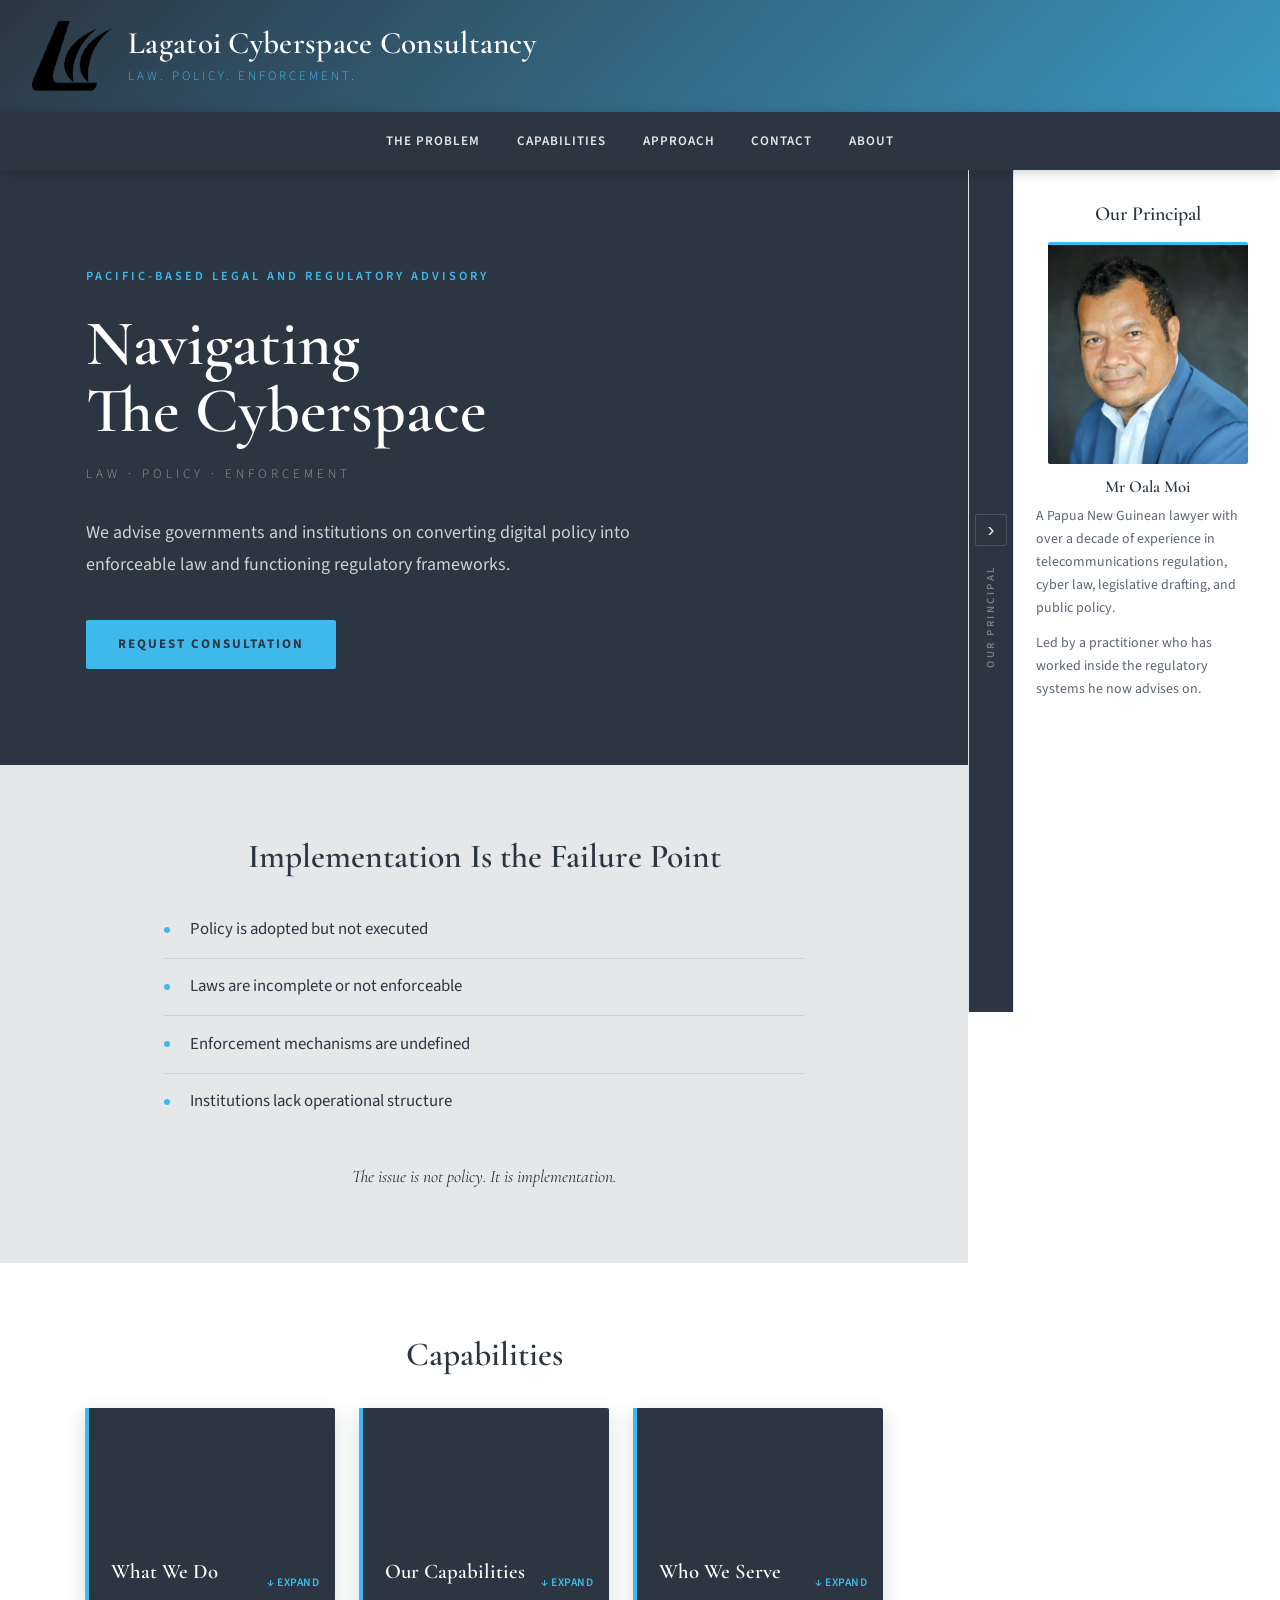
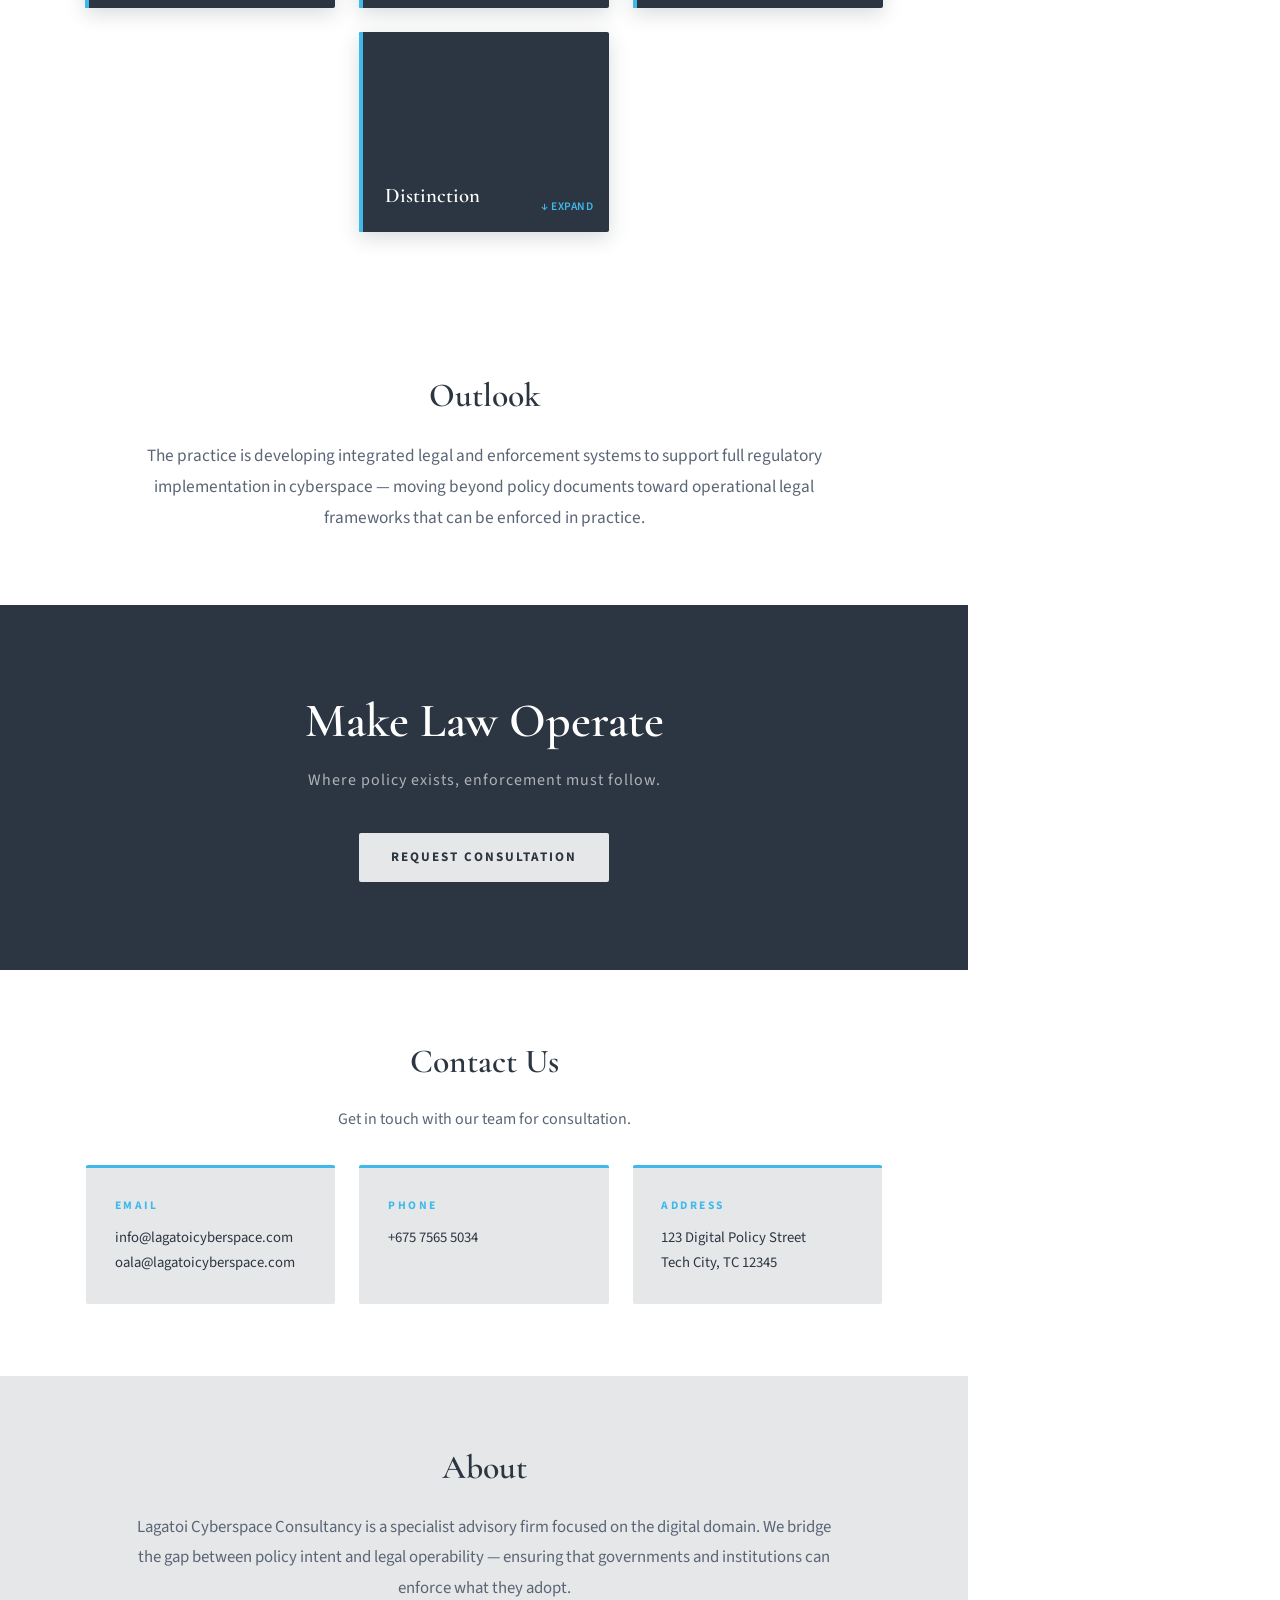
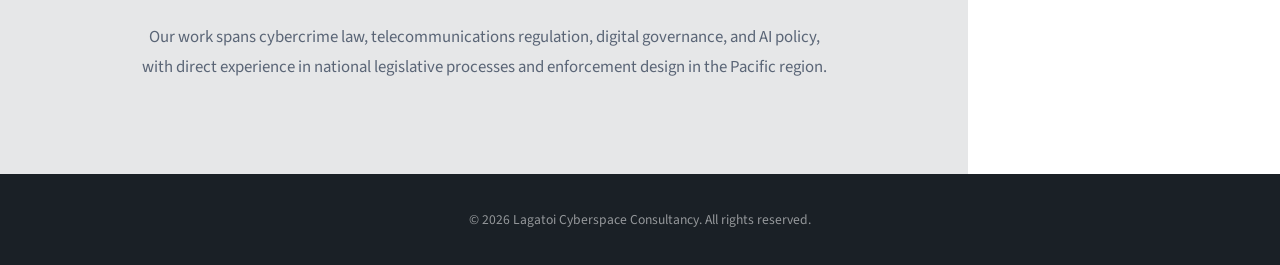
==== commit 4584bafa: "Update index.html" ====
--- a/index.html
+++ b/index.html
@@ -164,35 +164,6 @@
             </div>
         </section>
 
-        <!-- 4 ─ APPROACH ─────────────────────────────────────── -->
-        <section id="approach" class="section-alt">
-            <div class="section-inner">
-                <h2>Our Approach</h2>
-                <div class="approach-grid">
-                    <div class="approach-step">
-                        <span class="step-num">01</span>
-                        <h4>Define the Issue</h4>
-                        <p>Establish the precise legal, regulatory, or enforcement problem to be resolved.</p>
-                    </div>
-                    <div class="approach-step">
-                        <span class="step-num">02</span>
-                        <h4>Identify Gaps</h4>
-                        <p>Map deficiencies across policy, law, and enforcement infrastructure.</p>
-                    </div>
-                    <div class="approach-step">
-                        <span class="step-num">03</span>
-                        <h4>Deliver Instruments</h4>
-                        <p>Produce precise, usable legal instruments and regulatory frameworks.</p>
-                    </div>
-                    <div class="approach-step">
-                        <span class="step-num">04</span>
-                        <h4>Support Implementation</h4>
-                        <p>Provide structured support through the implementation phase where required.</p>
-                    </div>
-                </div>
-            </div>
-        </section>
-
         <!-- 5 ─ OUTLOOK ──────────────────────────────────────── -->
         <section id="outlook">
             <div class="section-inner">
@@ -236,8 +207,8 @@
         <!-- 8 ─ ABOUT ────────────────────────────────────────── -->
         <section id="company" class="section-alt">
             <div class="section-inner">
-                <h2>About the Company</h2>
-                <p>Lagatoi Cyberspace Consultancy is a specialist legal and regulatory advisory firm focused on the digital domain. We bridge the gap between policy intent and legal operability — ensuring that governments and institutions can enforce what they adopt.</p>
+                <h2>About</h2>
+                <p>Lagatoi Cyberspace Consultancy is a specialist advisory firm focused on the digital domain. We bridge the gap between policy intent and legal operability — ensuring that governments and institutions can enforce what they adopt.</p>
                 <p>Our work spans cybercrime law, telecommunications regulation, digital governance, and AI policy, with direct experience in national legislative processes and enforcement design in the Pacific region.</p>
             </div>
         </section>
@@ -271,8 +242,7 @@
 <!-- ══ FOOTER ══════════════════════════════════════════════════ -->
 <footer>
     <div class="footer-inner">
-        <p>&copy; 2024 Lagatoi Cyberspace Consultancy. All rights reserved.</p>
-        <p class="footer-tag">Law &middot; Policy &middot; Enforcement</p>
+        <p>&copy; 2026 Lagatoi Cyberspace Consultancy. All rights reserved.</p>
     </div>
 </footer>
 
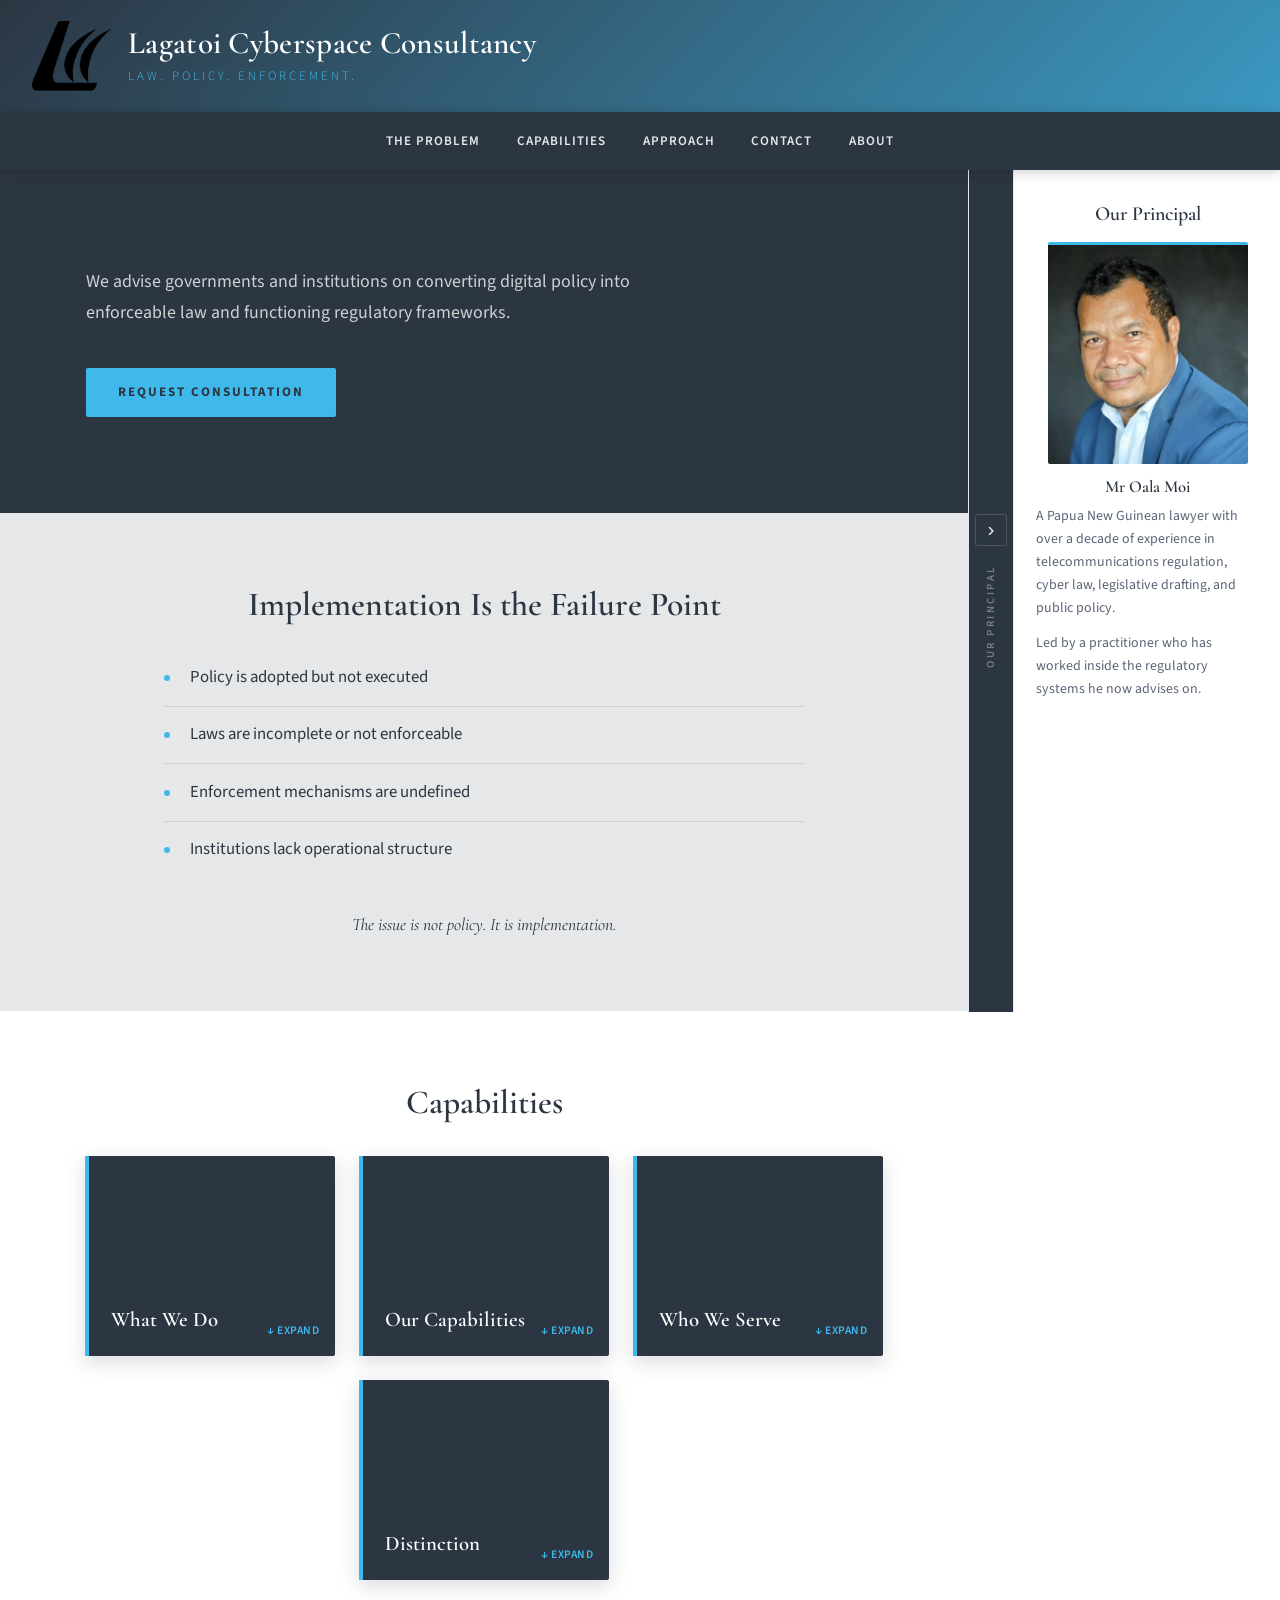
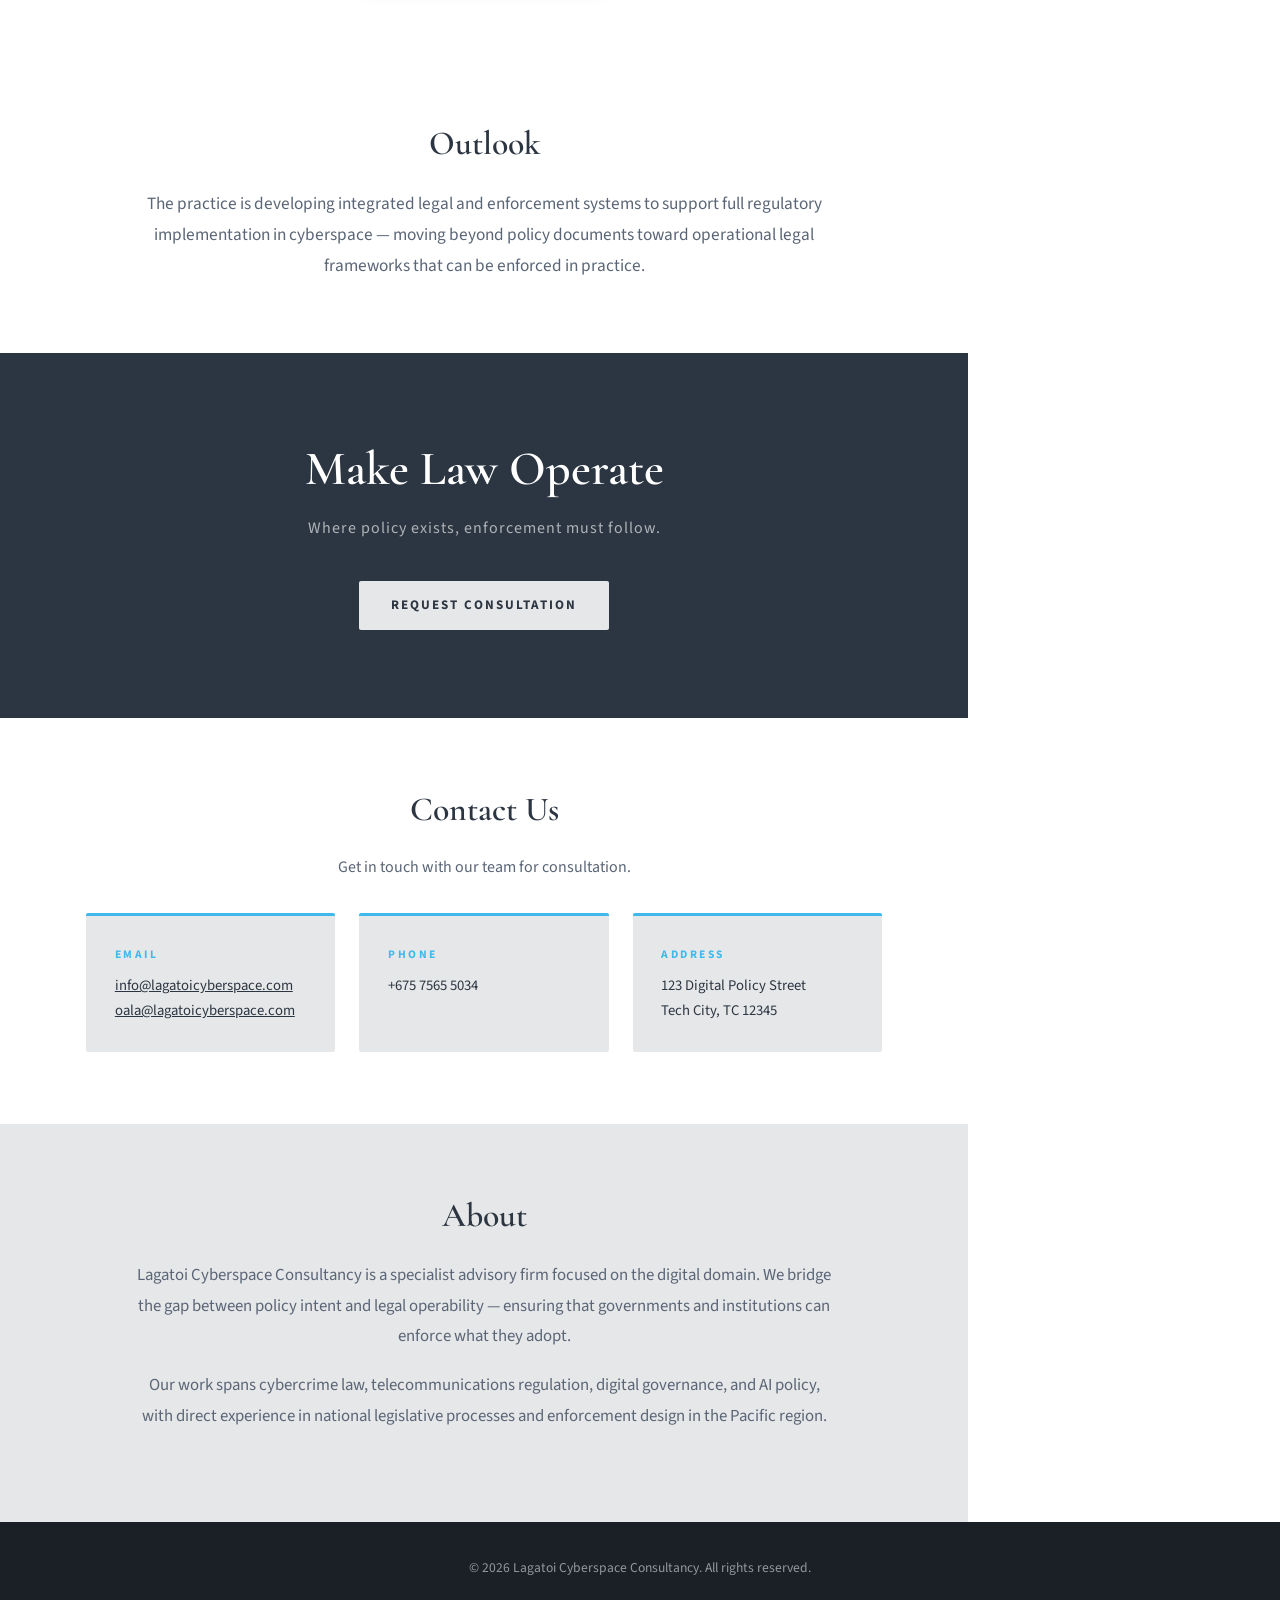
==== commit e8c7a6e7: "dad's final edit" ====
--- a/index.html
+++ b/index.html
@@ -41,9 +41,6 @@
         <!-- 1 ─ HERO ─────────────────────────────────────────── -->
         <section class="hero">
             <div class="hero-inner">
-                <p class="hero-label">Pacific-Based Legal and Regulatory Advisory</p>
-                <h2 class="hero-headline">Navigating<br>The Cyberspace</h2>
-                <p class="hero-sub">Law &middot; Policy &middot; Enforcement</p>
                 <p class="hero-copy">We advise governments and institutions on converting digital policy into enforceable law and functioning regulatory frameworks.</p>
                 <a href="#contact" class="btn-primary">Request Consultation</a>
             </div>
@@ -189,9 +186,8 @@
                 <div class="contact-info">
                     <div class="contact-item">
                         <h4>Email</h4>
-                        <p><a href="mailto:info@lagatoicyberspace.com">info@lagatoicyberspace.com</a></p>
-                        <p><a href="mailto:oala@lagatoicyberspace.com">oala@lagatoicyberspace.com</a></p>
-                    </div>
+                            <p><button class="email-link" id="open-email-modal" type="button">info@lagatoicyberspace.com</button></p>
+                            <p><button class="email-link" id="open-email-modal-2" type="button">oala@lagatoicyberspace.com</button></p>                    </div>
                     <div class="contact-item">
                         <h4>Phone</h4>
                         <p><a href="tel:+67575655034">+675 7565 5034</a></p>
@@ -245,6 +241,33 @@
         <p>&copy; 2026 Lagatoi Cyberspace Consultancy. All rights reserved.</p>
     </div>
 </footer>
+
+
+<div class="modal-overlay" id="email-modal">
+    <div class="modal-box">
+        <button class="modal-close" id="close-email-modal" type="button" aria-label="Close contact form">&times;</button>
+
+        <h2>Send a Message</h2>
+
+        <form id="contact-form">
+            <label for="sender-name">Your Name</label>
+            <input type="text" id="sender-name" name="sender_name" required>
+
+            <label for="sender-email">Your Email</label>
+            <input type="email" id="sender-email" name="sender_email" required>
+
+            <label for="email-subject">Subject</label>
+            <input type="text" id="email-subject" name="subject" required>
+
+            <label for="email-message">Message</label>
+            <textarea id="email-message" name="message" rows="6" required></textarea>
+
+            <button type="submit" class="btn-primary">Send Message</button>
+
+            <p id="form-status" aria-live="polite"></p>
+        </form>
+    </div>
+</div>
 
 <script>
 // ── Interactive Cards ──────────────────────────────────────────
@@ -331,6 +354,30 @@
         toggleIcon.textContent = '›';
     }
 });
+
+// ── Email Modal Toggle ────────────────────────────────────────
+const emailModal = document.getElementById('email-modal');
+const openEmailModal = document.getElementById('open-email-modal');
+const openEmailModal2 = document.getElementById('open-email-modal-2');
+const closeEmailModal = document.getElementById('close-email-modal');
+
+function showEmailModal() {
+    emailModal.classList.add('show');
+}
+
+function hideEmailModal() {
+    emailModal.classList.remove('show');
+}
+
+openEmailModal.addEventListener('click', showEmailModal);
+openEmailModal2.addEventListener('click', showEmailModal);
+closeEmailModal.addEventListener('click', hideEmailModal);
+
+emailModal.addEventListener('click', (e) => {
+    if (e.target === emailModal) {
+        hideEmailModal();
+    }
+});
 </script>
 
 </body>
--- a/style.css
+++ b/style.css
@@ -977,3 +977,84 @@
         font-size: 1.9rem;
     }
 }
+
+.email-link {
+    background: none;
+    border: none;
+    padding: 0;
+    color: inherit;
+    font: inherit;
+    cursor: pointer;
+    text-decoration: underline;
+}
+
+.modal-overlay {
+    position: fixed;
+    inset: 0;
+    background: rgba(44, 54, 66, 0.82);
+    display: none;
+    align-items: center;
+    justify-content: center;
+    padding: 1rem;
+    z-index: 3000;
+}
+
+.modal-overlay.show {
+    display: flex;
+}
+
+.modal-box {
+    background: #e6e7e8;
+    color: #2c3642;
+    width: 100%;
+    max-width: 560px;
+    padding: 2rem;
+    position: relative;
+    border-top: 4px solid #3fb9eb;
+    box-shadow: 0 20px 40px rgba(44, 54, 66, 0.25);
+}
+
+.modal-box h2 {
+    margin-bottom: 1rem;
+}
+
+.modal-close {
+    position: absolute;
+    top: 0.7rem;
+    right: 1rem;
+    background: none;
+    border: none;
+    font-size: 2rem;
+    line-height: 1;
+    cursor: pointer;
+    color: #2c3642;
+}
+
+#contact-form {
+    display: flex;
+    flex-direction: column;
+    gap: 0.85rem;
+}
+
+#contact-form label {
+    font-weight: 600;
+}
+
+#contact-form input,
+#contact-form textarea {
+    width: 100%;
+    padding: 0.85rem;
+    border: 1px solid #2c3642;
+    background: #ffffff;
+    color: #2c3642;
+    font: inherit;
+}
+
+#contact-form textarea {
+    resize: vertical;
+}
+
+#form-status {
+    margin-top: 0.5rem;
+    font-weight: 600;
+}
